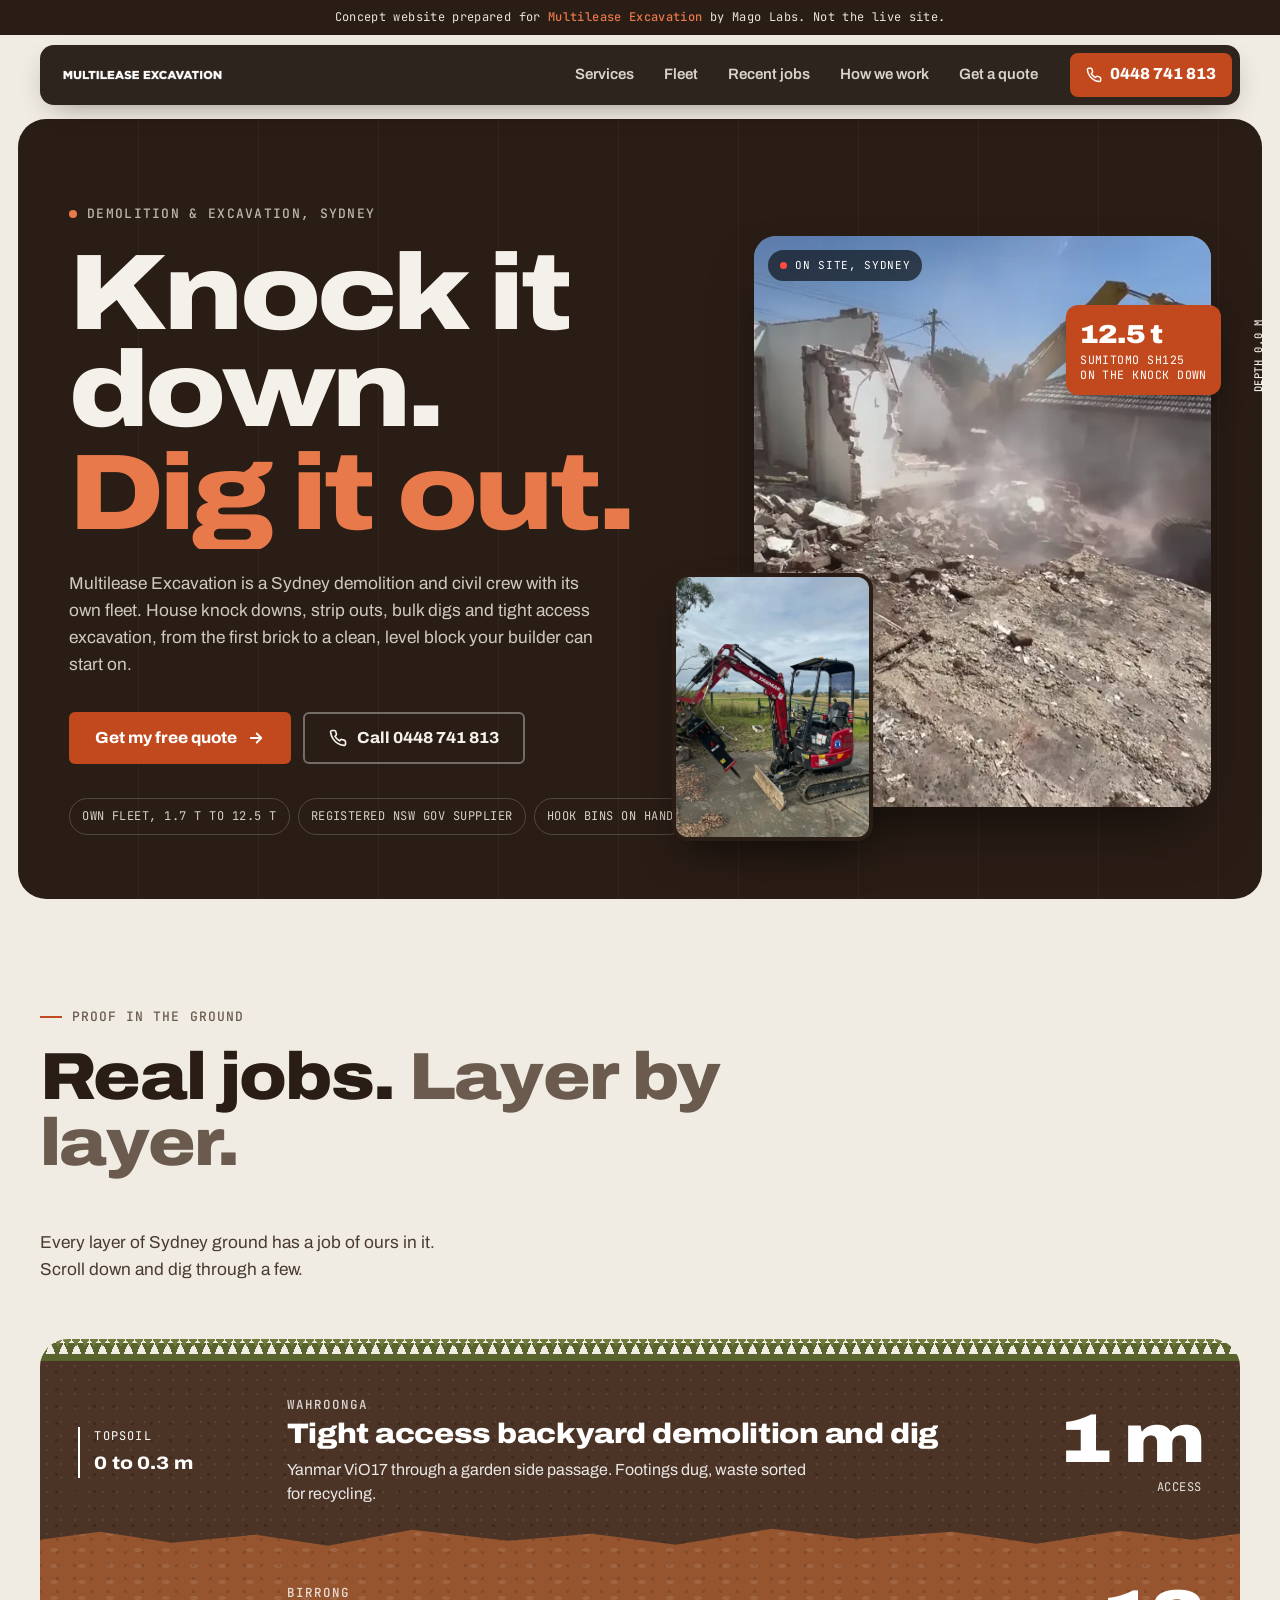
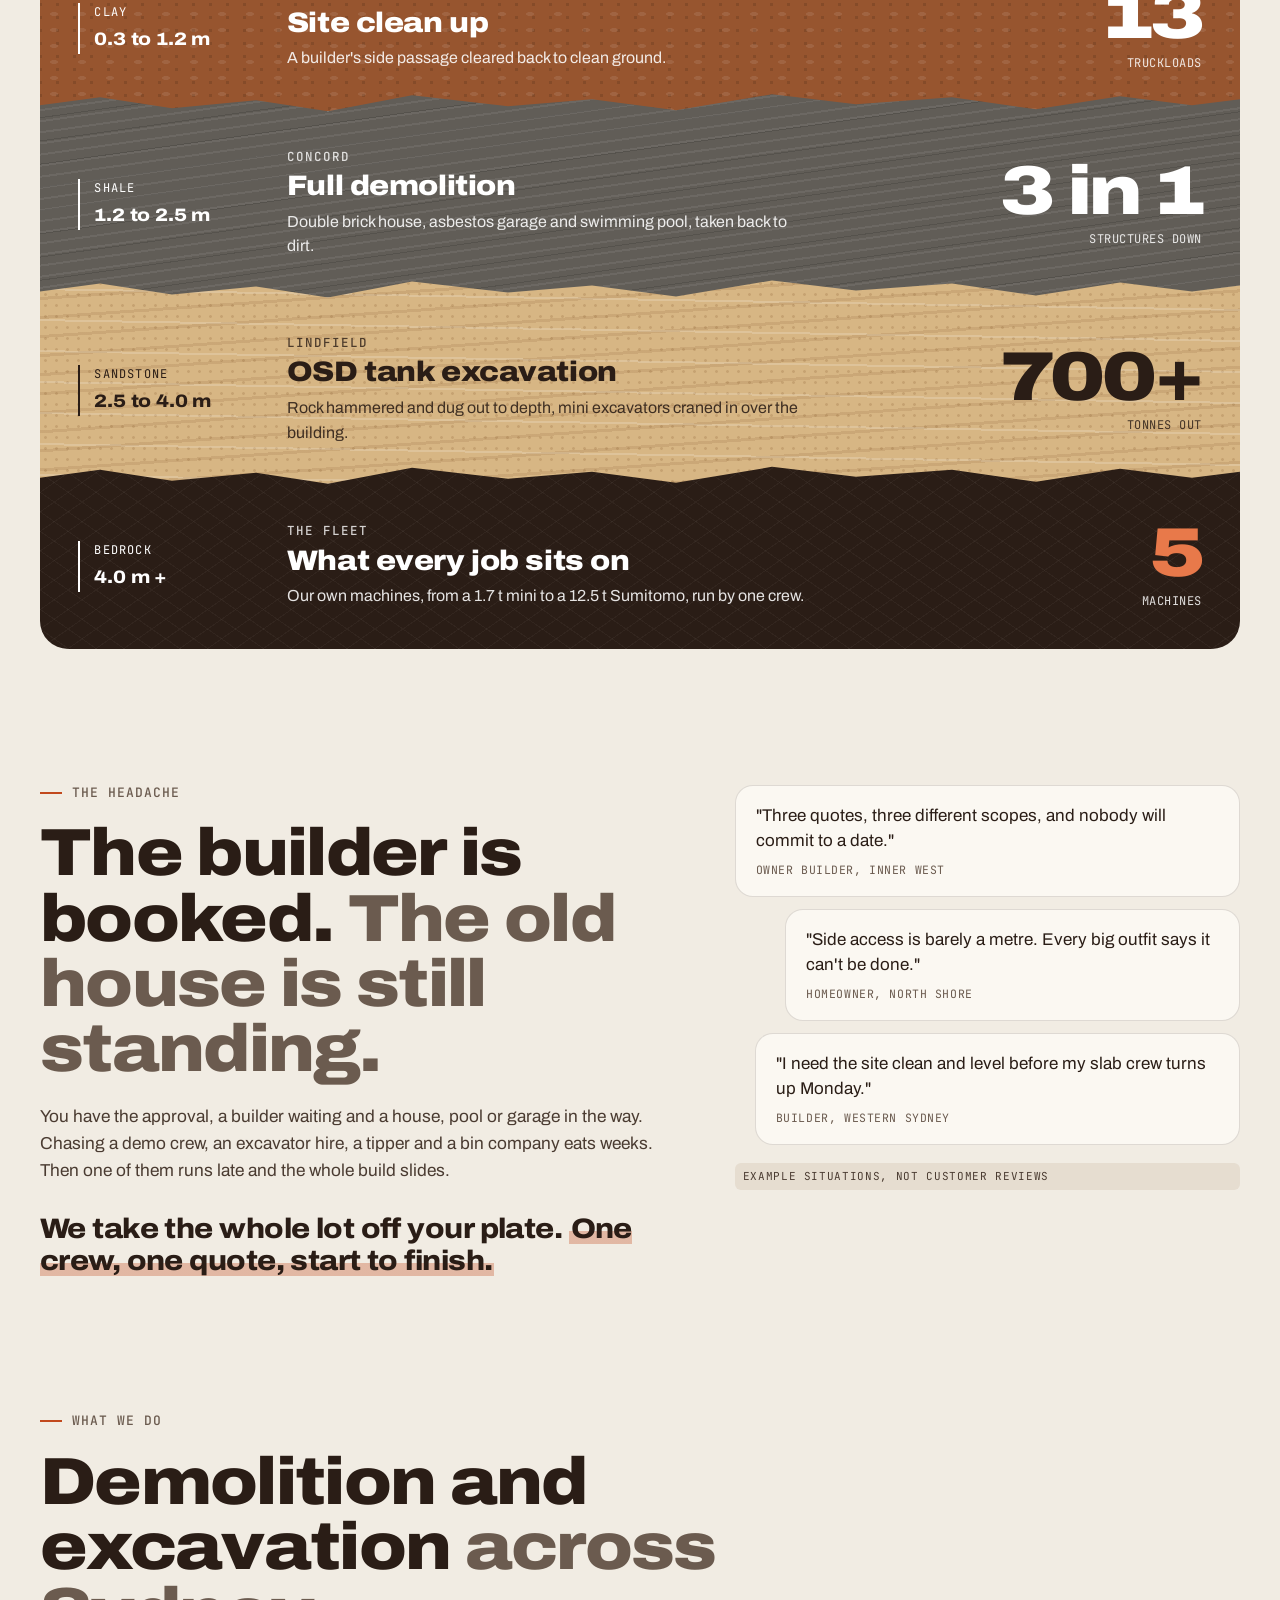
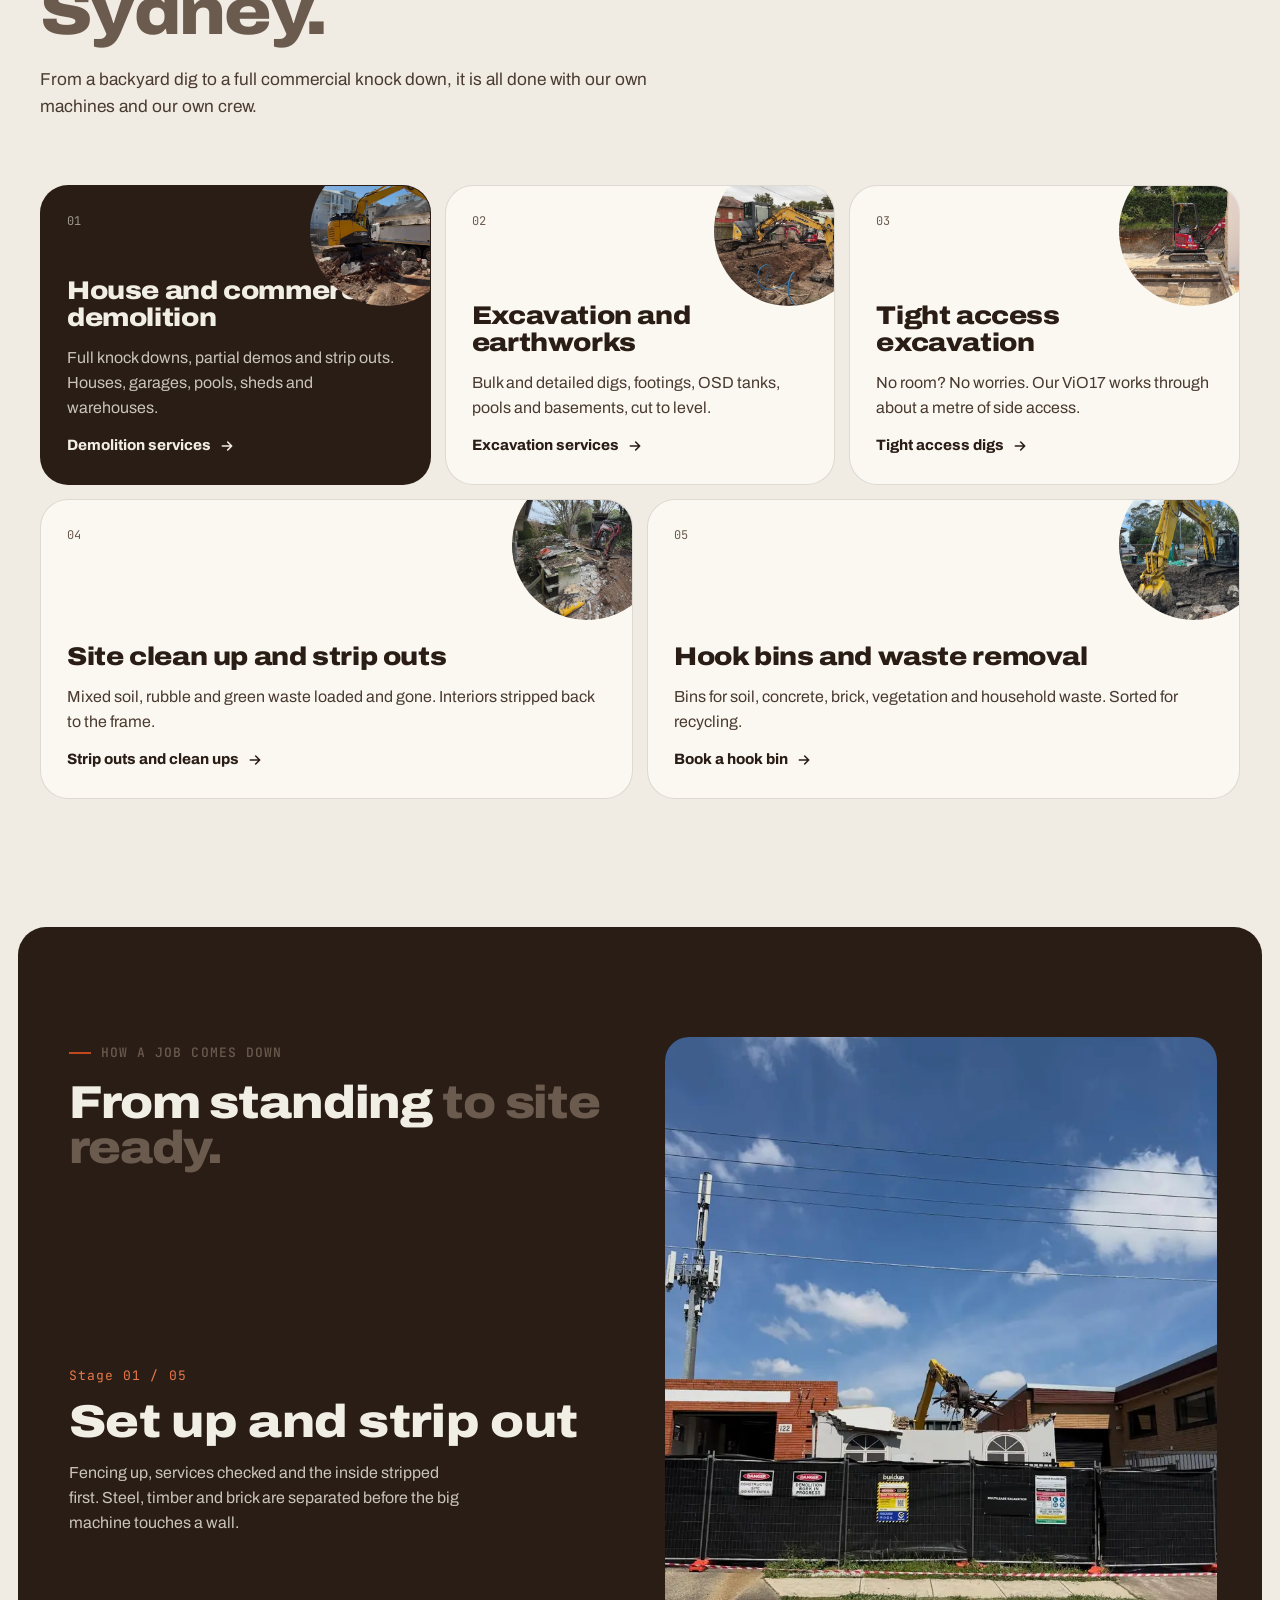
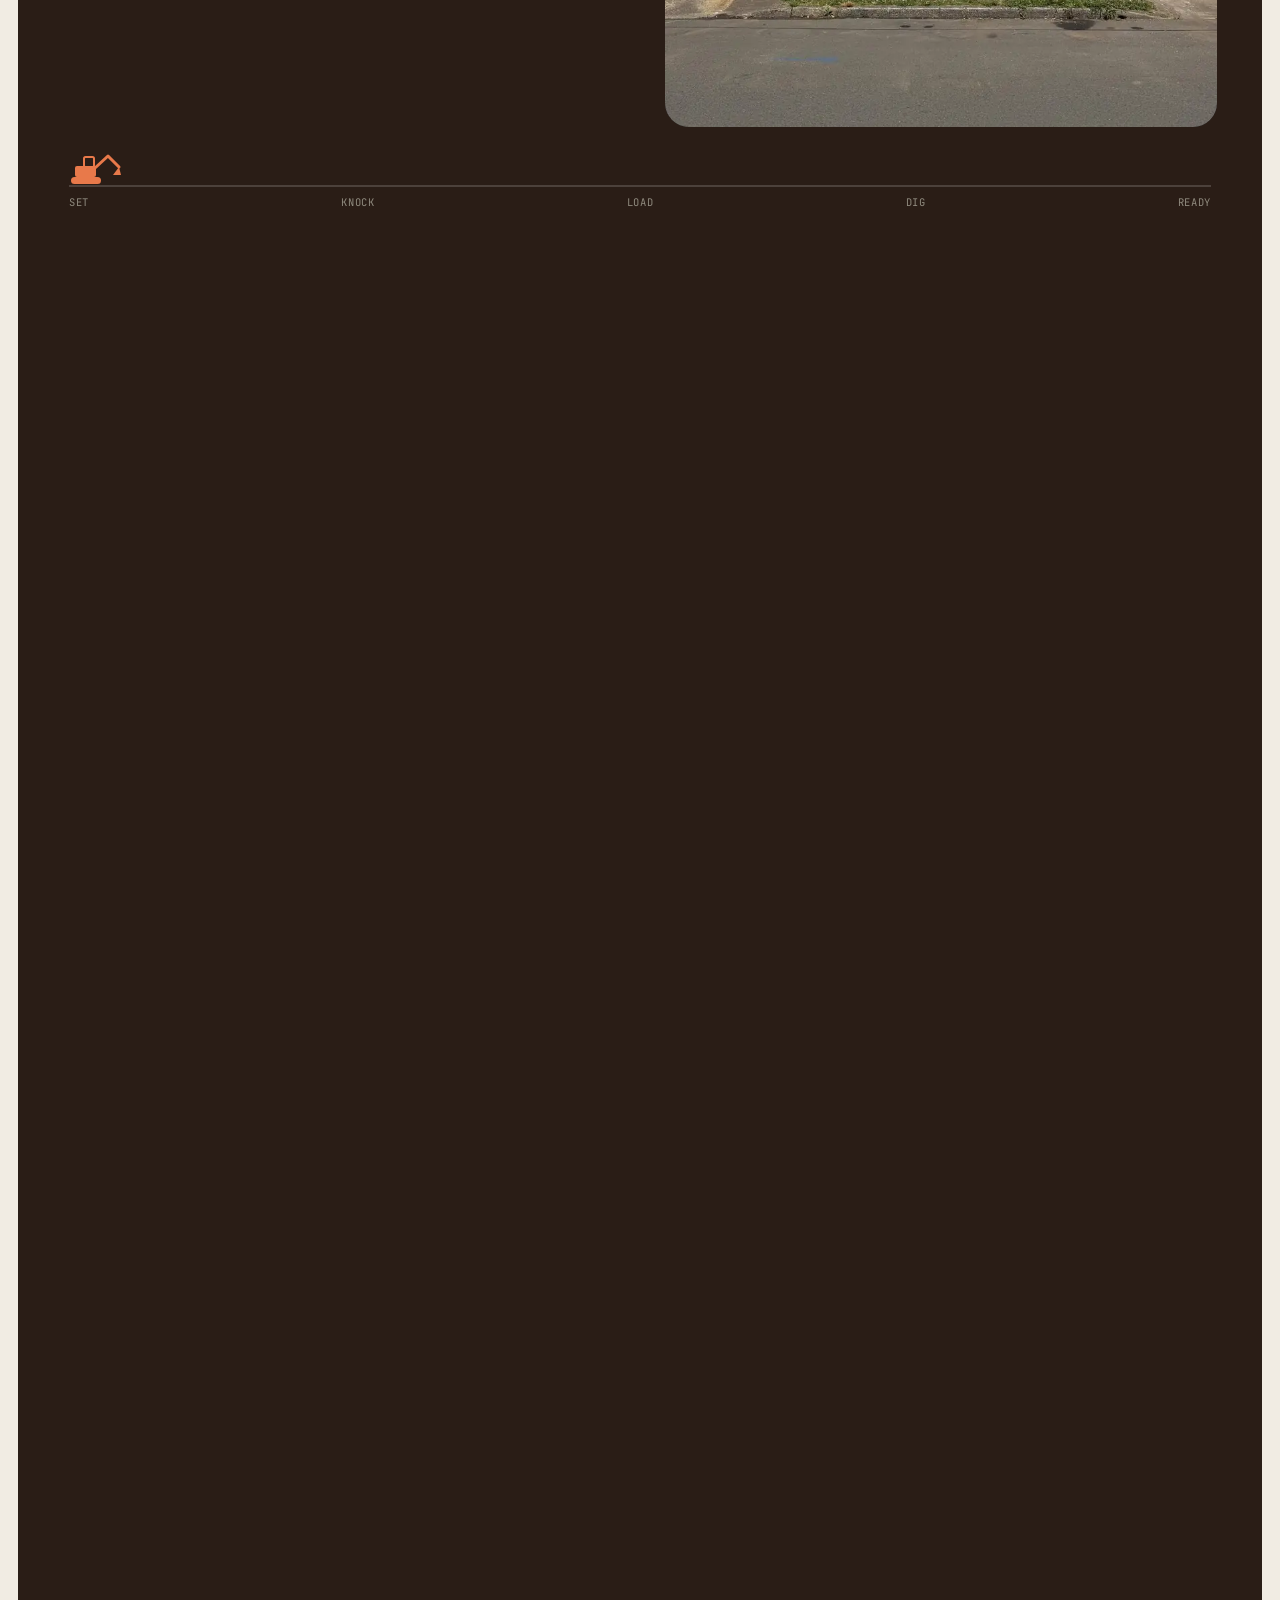
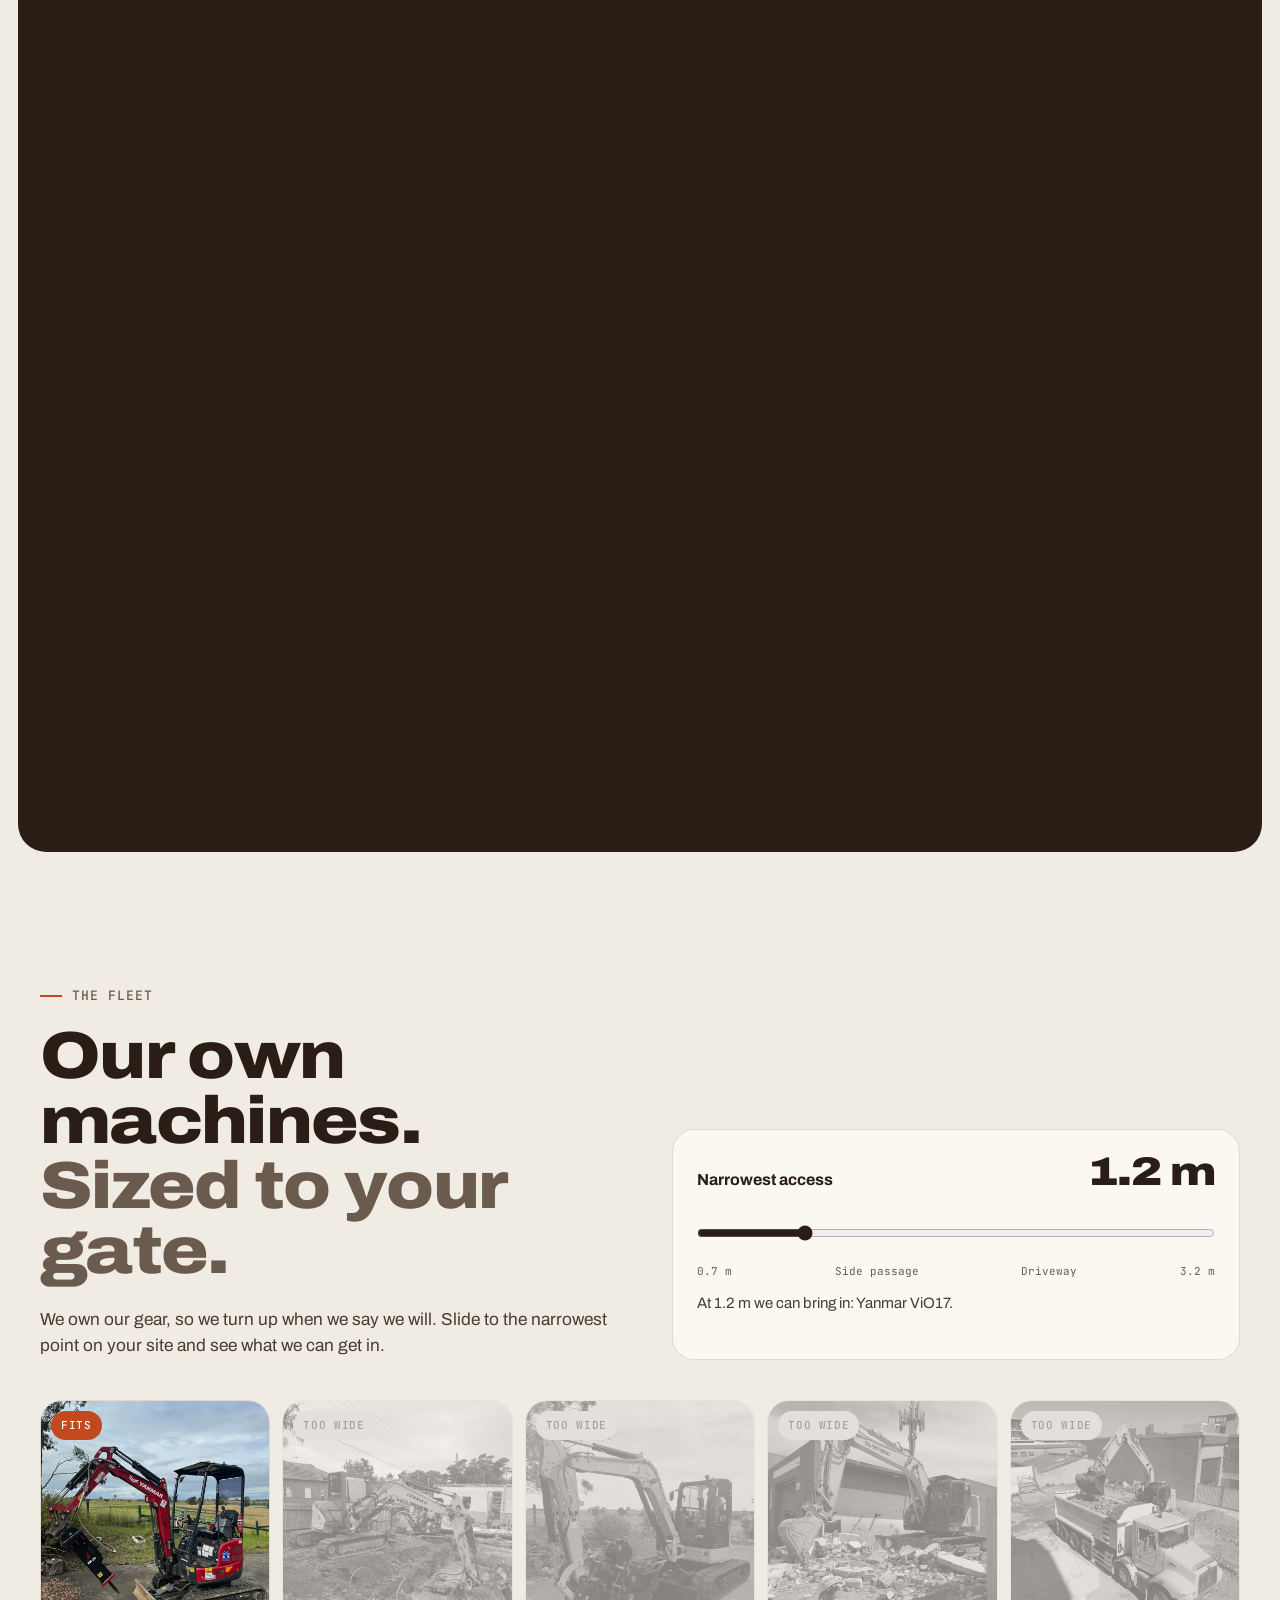
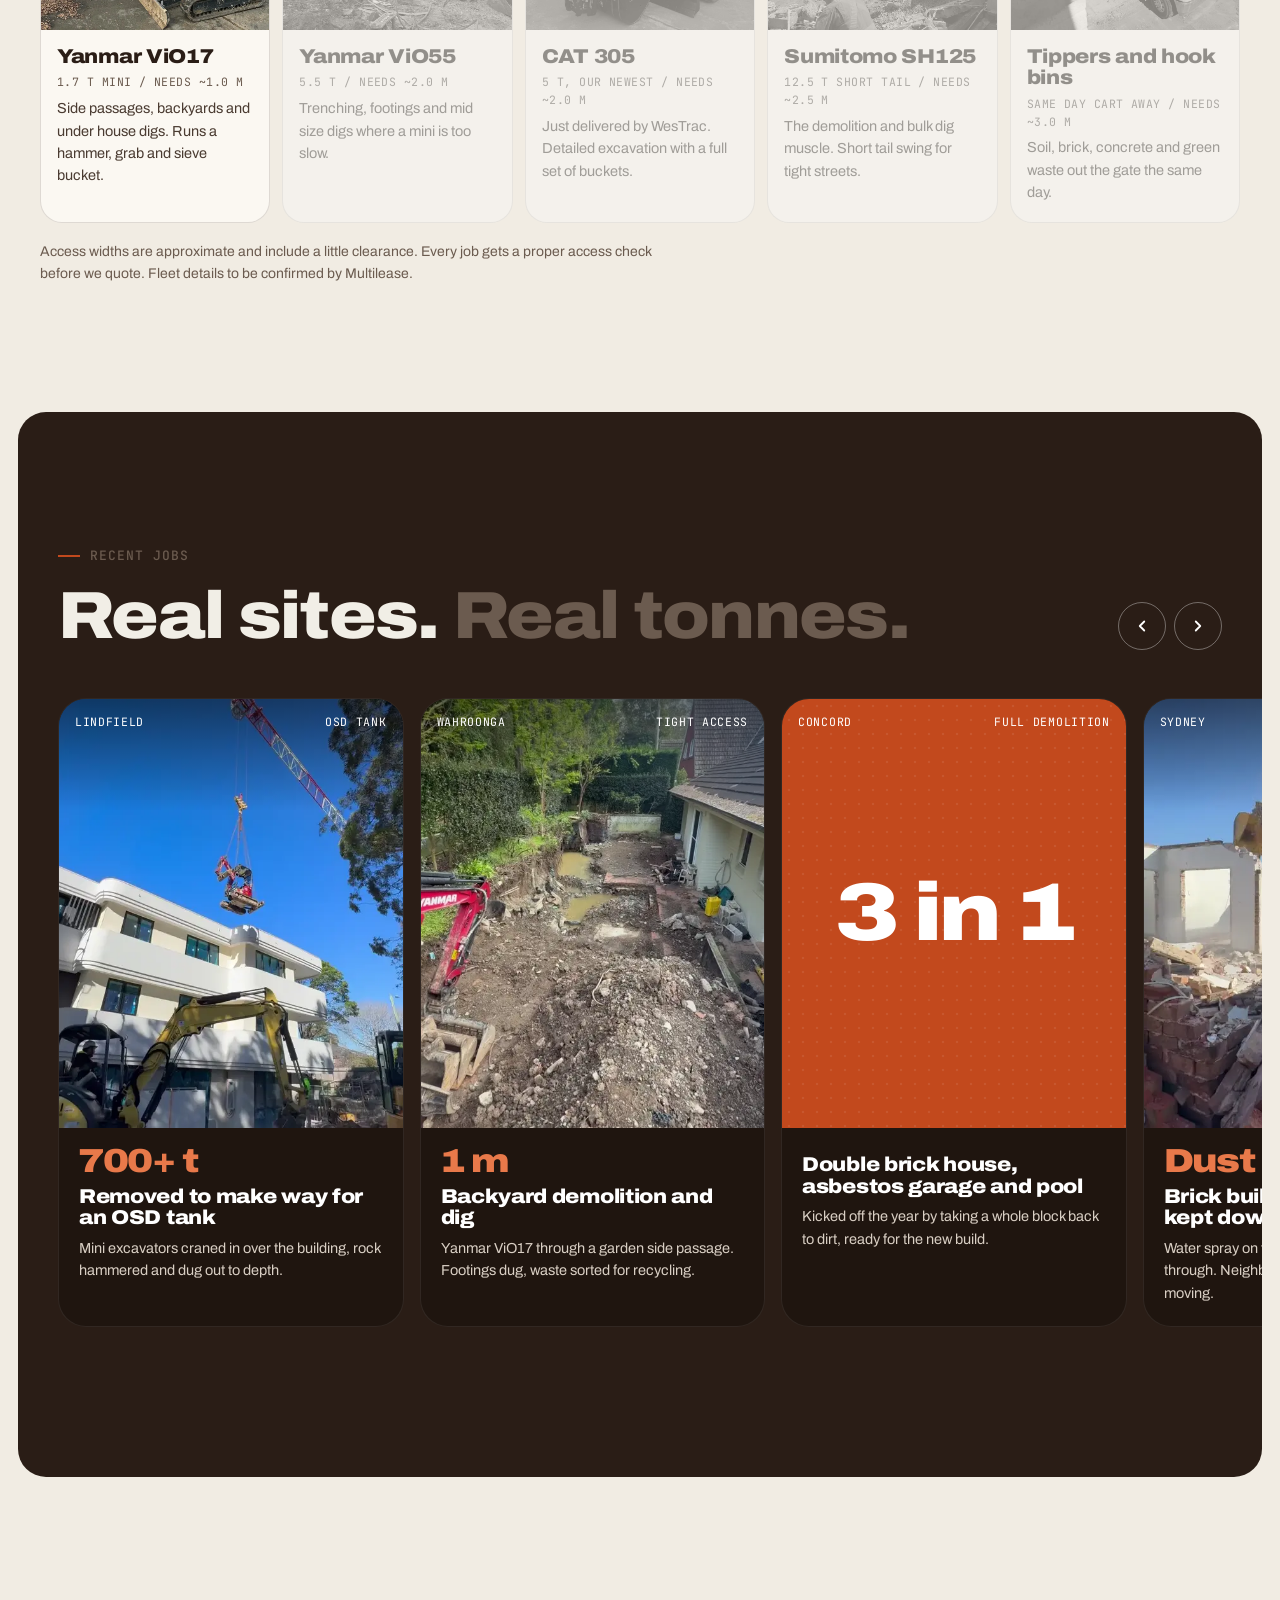
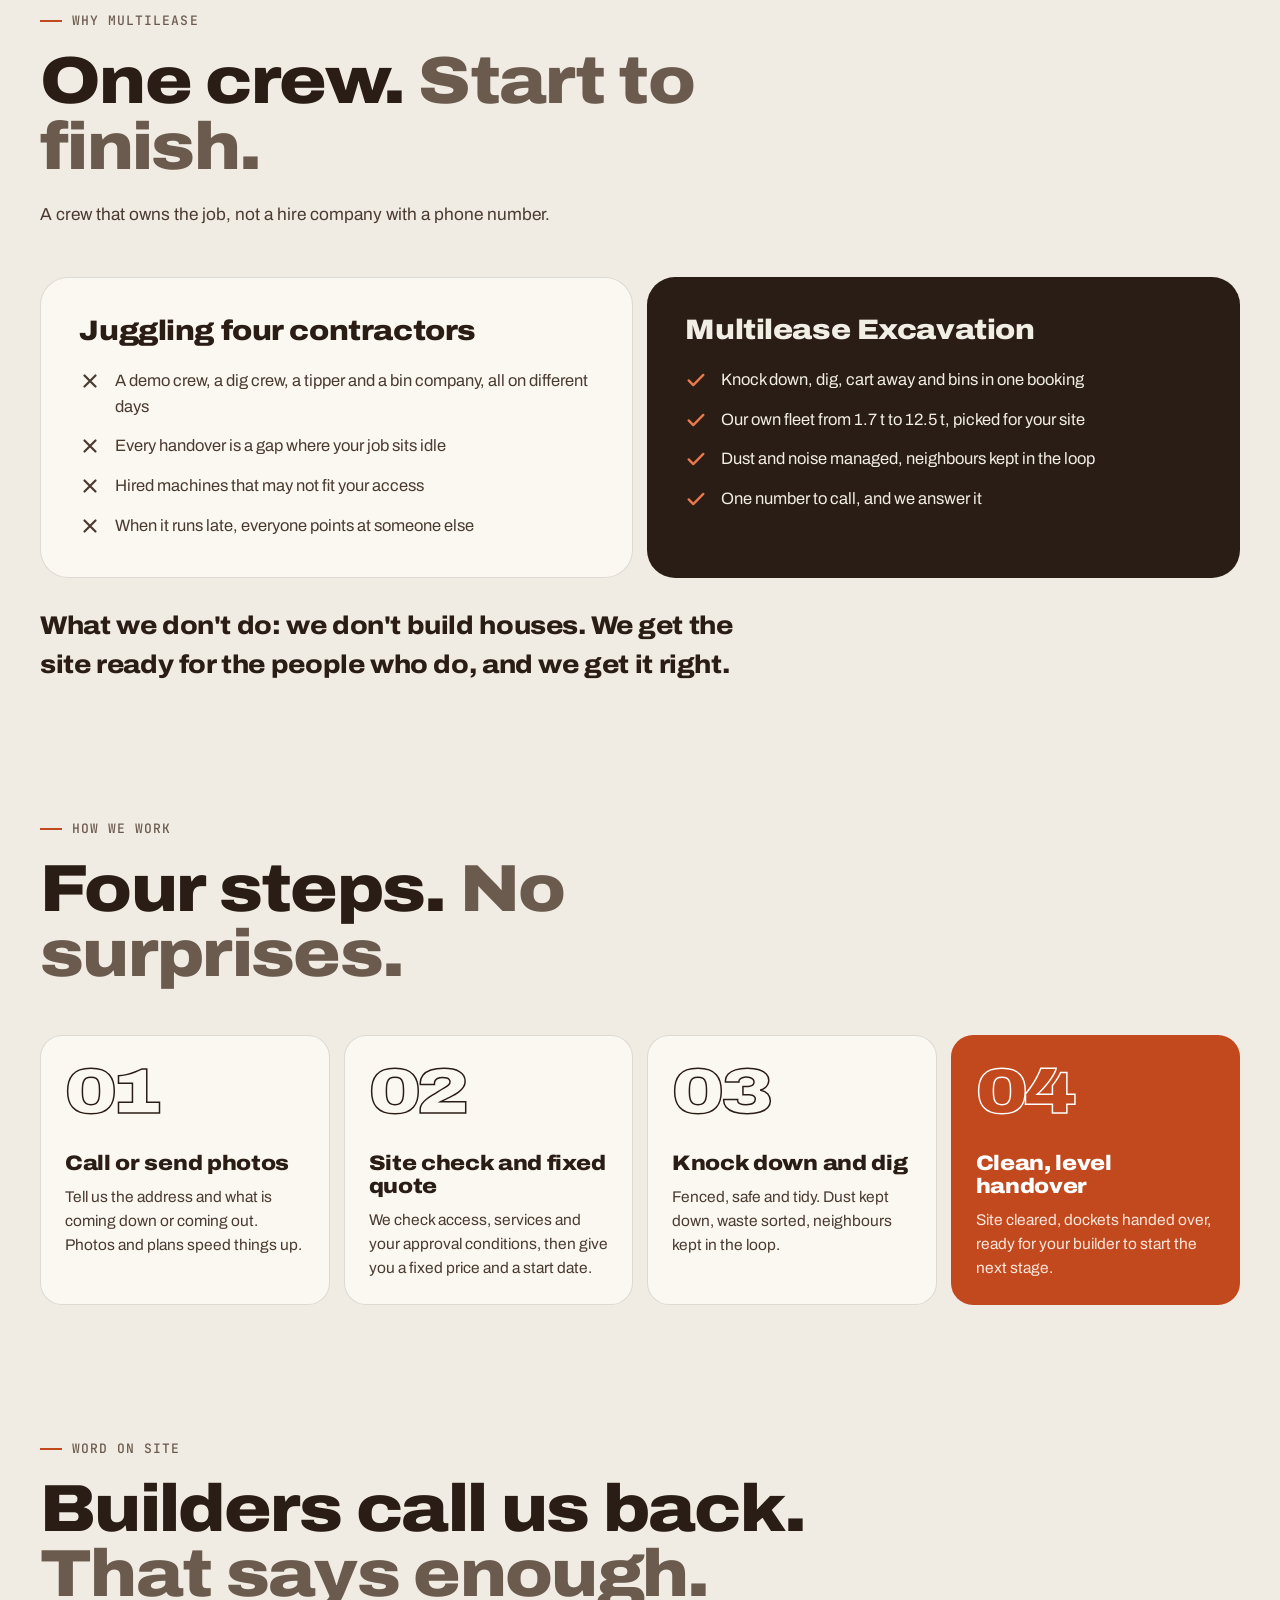
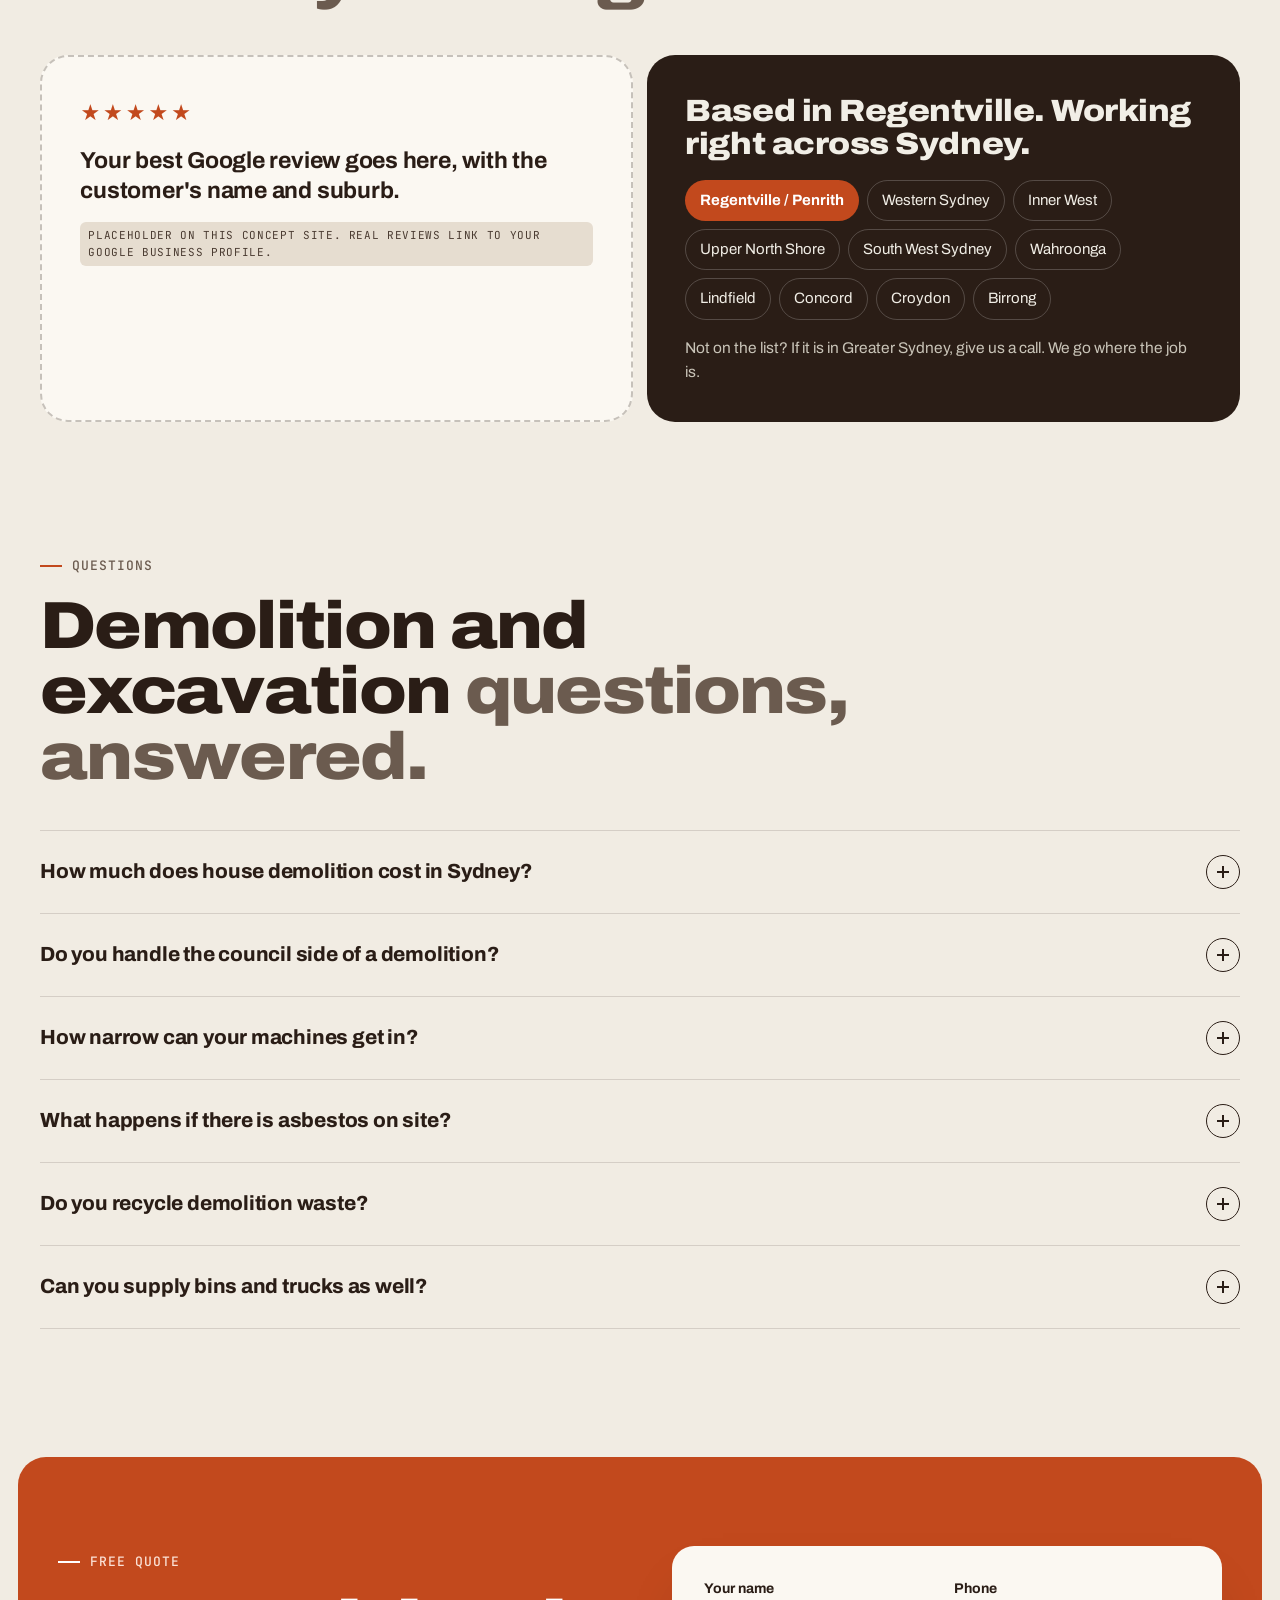
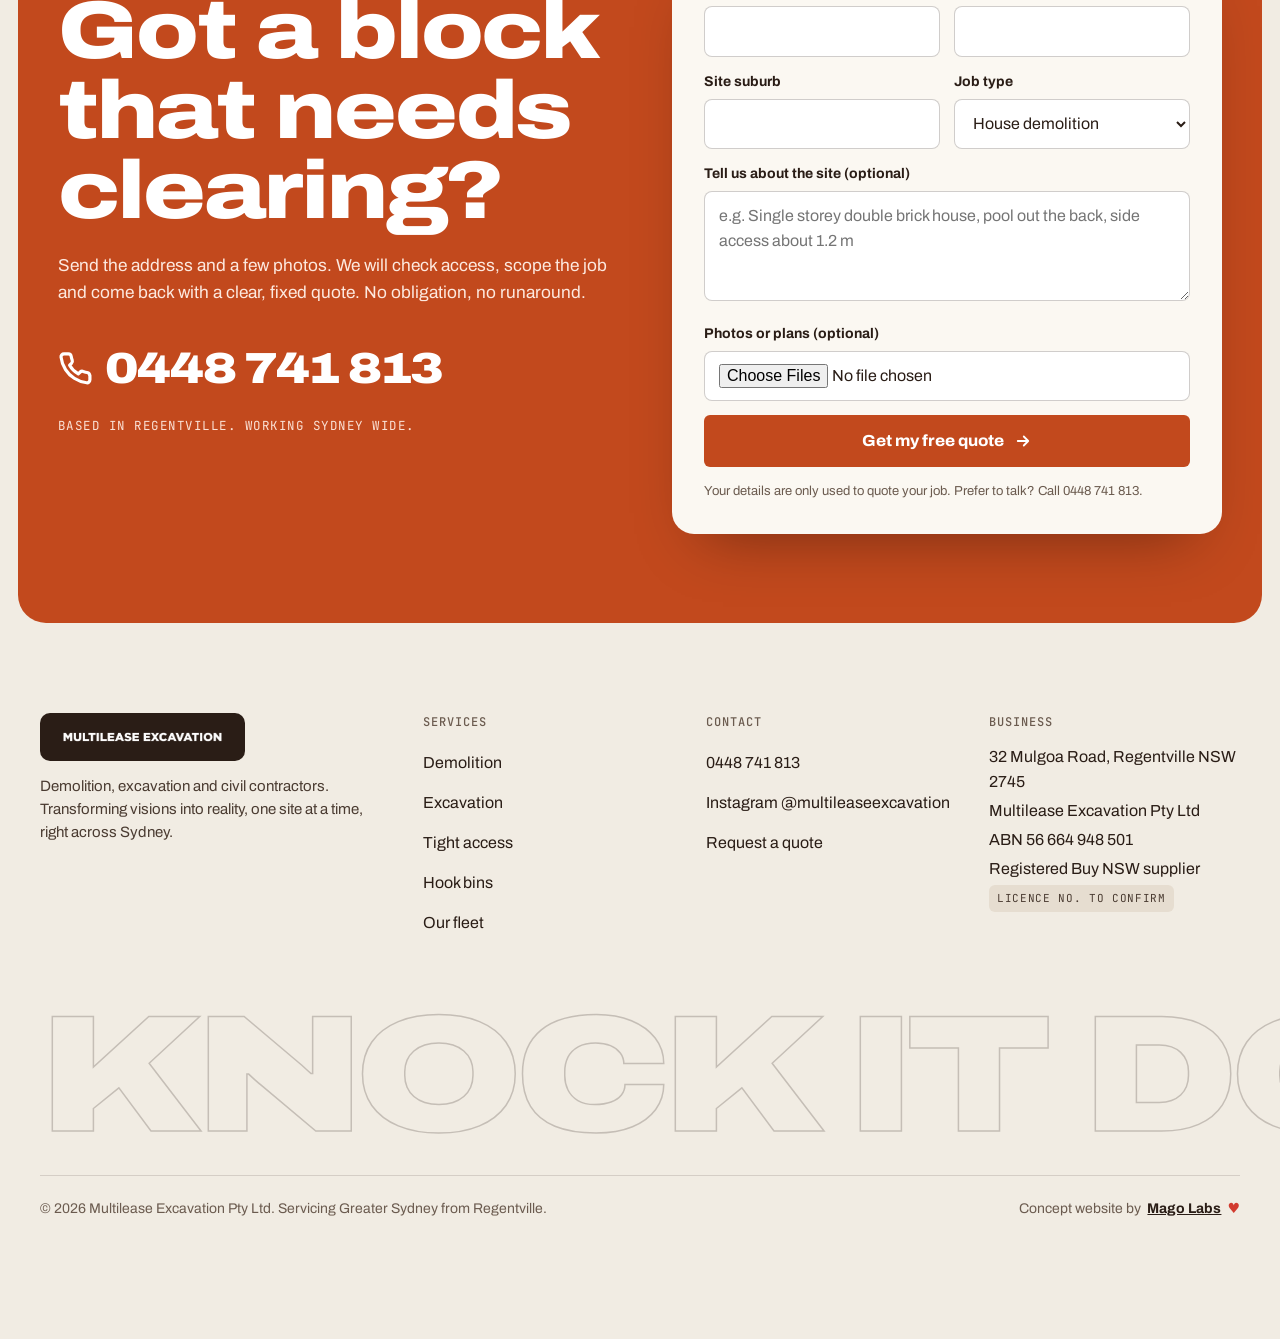
==== index.html @ 4585ec2b "Add Multilease Excavation concept website Homepage plus demolition, excavation, tight access and hoo" ====
<!doctype html>
<html lang="en-AU">
<head>
<meta charset="utf-8">
<meta name="viewport" content="width=device-width, initial-scale=1, viewport-fit=cover">
<title>Demolition & Excavation Sydney | Multilease Excavation</title>
<meta name="description" content="Sydney demolition and excavation crew with its own fleet. House knock downs, strip outs, bulk and tight access digs, site clean up and hook bins. Call 0448 741 813.">
<meta name="robots" content="noindex, nofollow">
<meta name="theme-color" content="#2a1d16">
<meta property="og:type" content="website">
<meta property="og:title" content="Demolition & Excavation Sydney | Multilease Excavation">
<meta property="og:description" content="Sydney demolition and excavation crew with its own fleet. House knock downs, strip outs, bulk and tight access digs, site clean up and hook bins. Call 0448 741 813.">
<meta property="og:image" content="media/sh125-loading.webp">
<meta property="og:locale" content="en_AU">
<link rel="icon" href="media/apple-touch-icon.png">
<link rel="apple-touch-icon" href="media/apple-touch-icon.png">
<link rel="preconnect" href="https://fonts.googleapis.com">
<link rel="preconnect" href="https://fonts.gstatic.com" crossorigin>
<link href="https://fonts.googleapis.com/css2?family=Archivo:wdth,wght@62..125,400..900&family=JetBrains+Mono:wght@500&display=swap" rel="stylesheet">
<script>document.documentElement.classList.add('js')</script>
<script type="application/ld+json">{"@context": "https://schema.org", "@type": "GeneralContractor", "name": "Multilease Excavation Pty Ltd", "alternateName": "Multilease Excavation", "description": "Sydney demolition and excavation contractor with its own fleet: house and commercial demolition, strip outs, bulk and tight access excavation, site clean up and hook bins.", "telephone": "+61 448 741 813", "image": "media/sh125-loading.webp", "logo": "media/logo-square.png", "address": {"@type": "PostalAddress", "streetAddress": "32 Mulgoa Road", "addressLocality": "Regentville", "addressRegion": "NSW", "postalCode": "2745", "addressCountry": "AU"}, "areaServed": [{"@type": "City", "name": "Sydney"}, "Penrith", "Western Sydney", "Inner West", "North Shore", "South West Sydney"], "identifier": {"@type": "PropertyValue", "propertyID": "ABN", "value": "56 664 948 501"}, "sameAs": ["https://www.instagram.com/multileaseexcavation/"], "knowsAbout": ["Demolition", "Excavation", "Tight access excavation", "Strip outs", "Site clean up", "Hook bins", "OSD tank excavation"]}</script>
<script type="application/ld+json">{"@context": "https://schema.org", "@type": "FAQPage", "mainEntity": [{"@type": "Question", "name": "How much does house demolition cost in Sydney?", "acceptedAnswer": {"@type": "Answer", "text": "It depends on the size of the house, what it is built from (double brick, fibro or weatherboard), the access, and whether there is asbestos, a pool, a garage or a slab to come out as well. The fastest way to a real number is to send us the address and a few photos. We will come back with a fixed quote, not a range."}}, {"@type": "Question", "name": "Do you handle the council side of a demolition?", "acceptedAnswer": {"@type": "Answer", "text": "Most demolitions in NSW need an approval first, either a DA or a complying development certificate. We work alongside your builder or certifier, follow the conditions on the approval and provide the paperwork they need from us, including waste dockets."}}, {"@type": "Question", "name": "How narrow can your machines get in?", "acceptedAnswer": {"@type": "Answer", "text": "Our Yanmar ViO17 mini excavator works through access of about one metre, so side passages and backyards are no problem. If your access is tighter than that, ask us about a micro excavator from around 0.7 m. Send a photo of the narrowest point and we will tell you straight."}}, {"@type": "Question", "name": "What happens if there is asbestos on site?", "acceptedAnswer": {"@type": "Answer", "text": "Asbestos is removed by a licensed removalist under NSW rules before the main knock down, with clearance paperwork for your certifier. We have done jobs with asbestos garages and sheds, and we plan the sequence so the site keeps moving."}}, {"@type": "Question", "name": "Do you recycle demolition waste?", "acceptedAnswer": {"@type": "Answer", "text": "Yes. Brick, concrete, steel, timber and green waste are separated on site wherever we can, so more of your old house goes to recycling and less goes to landfill. Every load is docketed."}}, {"@type": "Question", "name": "Can you supply bins and trucks as well?", "acceptedAnswer": {"@type": "Answer", "text": "Yes. We run hook bins for soil, concrete, brick, vegetation and household waste, and tippers for bigger cart away. One crew, one booking, one invoice."}}]}</script>
<style>:root{
  --bg:#f1ece3; --card:#fbf8f2; --ink:#2a1d16; --ink-2:#4a3b31; --muted:#6b5b4f;
  --line:rgba(42,29,22,.14); --accent:#c2491d; --accent-ink:#fff; --accent-dk:#963511; --accent-lt:#e8794a;
  --r-card:28px; --r-btn:6px; --max:1320px; --gut:clamp(16px,4vw,40px);
  --ease:cubic-bezier(.2,.7,.1,1); --ease-out:cubic-bezier(.16,1,.3,1);
  --font:"Archivo",system-ui,-apple-system,"Segoe UI",sans-serif;
  --mono:"JetBrains Mono",ui-monospace,SFMono-Regular,Menlo,monospace;
}
*{box-sizing:border-box;margin:0;padding:0}
html{-webkit-text-size-adjust:100%;scroll-behavior:smooth;scroll-padding-top:96px}
body{background:var(--bg);color:var(--ink);font-family:var(--font);font-size:clamp(16px,1.1vw,18px);line-height:1.55;-webkit-font-smoothing:antialiased;-webkit-tap-highlight-color:transparent;overflow-x:hidden}
img,video{display:block;max-width:100%}
a{color:inherit}
button,input,select,textarea{font:inherit;color:inherit}
:focus-visible{outline:3px solid var(--accent);outline-offset:3px;border-radius:4px}
.wrap{max-width:var(--max);margin:0 auto;padding:0 var(--gut)}
.sr{position:absolute;width:1px;height:1px;overflow:hidden;clip:rect(0 0 0 0);white-space:nowrap}
.skip{position:absolute;left:-999px;top:8px;z-index:200;background:var(--ink);color:#fff;padding:10px 14px;border-radius:6px}
.skip:focus{left:8px}

/* type */
.label{font-family:var(--mono);font-size:13px;font-weight:500;letter-spacing:.08em;text-transform:uppercase;color:var(--muted);display:inline-flex;align-items:center;gap:10px}
.label::before{content:"";width:22px;height:2px;background:var(--accent)}
.dark .label{color:#b9b4a8}
h1,h2,h3{font-weight:850;font-stretch:112%;letter-spacing:-.025em;line-height:.98}
h2{font-size:clamp(38px,5.2vw,68px);margin-top:18px}
h2 .soft,h1 .soft{color:var(--muted)}
.dark h2 .soft{color:#8f8a7e}
h3{font-size:clamp(22px,2vw,28px);line-height:1.08;letter-spacing:-.015em}
.lede{font-size:clamp(17px,1.35vw,20px);color:var(--ink-2);max-width:62ch;margin-top:22px}
.dark .lede{color:#c9c4b8}
.mono{font-family:var(--mono);font-size:12.5px;letter-spacing:.04em;text-transform:uppercase}

/* buttons */
.btn{display:inline-flex;align-items:center;justify-content:center;gap:10px;min-height:52px;padding:0 24px;border-radius:var(--r-btn);font-weight:750;font-stretch:105%;text-decoration:none;border:2px solid transparent;cursor:pointer;position:relative;overflow:hidden;isolation:isolate;transition:transform .2s var(--ease-out)}
.btn:active{transform:translateY(1px) scale(.985)}
.btn-primary{background:var(--accent);color:var(--accent-ink)}
.btn-primary::after{content:"";position:absolute;inset:0;background:var(--accent-dk);transform:translateY(101%);transition:transform .45s var(--ease-out);z-index:-1}
.btn-primary:hover{color:#fff}
.btn-primary:hover::after{transform:translateY(0)}
.btn-ghost{border-color:currentColor;background:transparent}
.btn-ghost:hover{background:rgba(255,255,255,.08)}
.btn svg{width:18px;height:18px;flex:none}
.btn .arrow{transition:transform .35s var(--ease-out)}
.btn:hover .arrow{transform:translateX(4px)}

/* demo banner */
.demo-banner{background:var(--ink);color:#e9e5da;font-family:var(--mono);font-size:12px;letter-spacing:.03em;text-align:center;padding:9px 16px;line-height:1.4}
.demo-banner strong{color:var(--accent-lt);font-weight:500}

/* header */
.header{position:sticky;top:10px;z-index:90;padding:0 var(--gut);margin-top:10px}
.nav{max-width:var(--max);margin:0 auto;background:rgba(31,21,15,.93);backdrop-filter:blur(10px);-webkit-backdrop-filter:blur(10px);border-radius:14px;display:flex;align-items:center;gap:18px;padding:8px 8px 8px 18px;color:#f3f0e8;box-shadow:0 10px 30px -12px rgba(0,0,0,.45)}
.brand{display:flex;align-items:center;flex:none;min-height:44px}
.brand img{height:20px;width:auto}
.nav-links{display:flex;gap:2px;margin-left:auto;list-style:none}
.nav-links a{display:flex;align-items:center;min-height:44px;padding:0 14px;text-decoration:none;font-size:15px;font-weight:600;color:#d8d4c9;border-radius:8px;transition:color .2s,background .2s}
.nav-links a:hover{color:#fff;background:rgba(255,255,255,.07)}
.nav-call{display:inline-flex;align-items:center;gap:8px;min-height:44px;padding:0 16px;border-radius:8px;background:var(--accent);color:#fff;font-weight:800;text-decoration:none;white-space:nowrap}
.nav-call svg{width:16px;height:16px}
.menu-btn{display:none;margin-left:auto;width:44px;height:44px;border:0;background:transparent;color:#fff;cursor:pointer;border-radius:8px}
.menu-btn span{display:block;width:20px;height:2px;background:currentColor;margin:5px auto;transition:transform .3s var(--ease-out),opacity .2s}
.menu-open .menu-btn span:nth-child(1){transform:translateY(7px) rotate(45deg)}
.menu-open .menu-btn span:nth-child(2){opacity:0}
.menu-open .menu-btn span:nth-child(3){transform:translateY(-7px) rotate(-45deg)}
@media (max-width:960px){
  .nav-links{display:none;position:absolute;left:var(--gut);right:var(--gut);top:calc(100% + 8px);flex-direction:column;background:#1f150f;border-radius:14px;padding:10px}
  .menu-open .nav-links{display:flex}
  .nav-links a{font-size:18px;min-height:52px}
  .menu-btn{display:block}
  .nav-call .t{display:none}
  .nav-call{padding:0 14px}
}

/* sections */
section{position:relative}
.sec{padding:clamp(72px,10vw,150px) 0}
.band{background:var(--ink);color:#f1eee6;border-radius:var(--r-card);margin:0 clamp(8px,1.4vw,18px)}
.head{max-width:860px}
.head-row{display:flex;justify-content:space-between;align-items:flex-end;gap:32px;flex-wrap:wrap}

/* hero */
.hero{margin:14px clamp(8px,1.4vw,18px) 0;background:var(--ink);color:#f4f1ea;border-radius:var(--r-card);overflow:hidden;position:relative}
.hero::before{content:"";position:absolute;inset:0;background:repeating-linear-gradient(90deg,rgba(255,255,255,.035) 0 1px,transparent 1px 120px);pointer-events:none}
.hero-grid{display:grid;grid-template-columns:1.25fr .9fr;gap:clamp(24px,4vw,64px);align-items:center;padding:clamp(48px,7vw,96px) clamp(20px,4vw,64px) clamp(40px,5vw,72px);max-width:1440px;margin:0 auto;position:relative}
.hero h1{font-size:clamp(56px,8.4vw,124px);line-height:.9;letter-spacing:-.035em;font-stretch:118%}
.hero h1 .kicker{display:flex;align-items:center;gap:10px;font-family:var(--mono);font-size:13px;font-weight:500;letter-spacing:.1em;text-transform:uppercase;color:#bdb8ac;margin-bottom:26px;font-stretch:100%}
.hero h1 .kicker i{width:8px;height:8px;border-radius:50%;background:var(--accent-lt);box-shadow:0 0 0 0 rgba(232,121,74,.6);animation:ping 2.2s infinite}
@keyframes ping{70%{box-shadow:0 0 0 10px rgba(232,121,74,0)}100%{box-shadow:0 0 0 0 rgba(232,121,74,0)}}
.hero h1 .ln{display:block;overflow:hidden;padding-bottom:.06em}
.hero h1 .ln>span{display:inline-block}
.hero h1 .ln.y>span{color:var(--accent-lt)}
.hero .lede{color:#cfcabe;max-width:54ch}
.hero-ctas{display:flex;flex-wrap:wrap;gap:12px;margin-top:34px}
.hero-ctas .btn-ghost{color:#f4f1ea;border-color:rgba(255,255,255,.35)}
.chips{display:flex;flex-wrap:wrap;gap:8px;margin-top:34px;list-style:none}
.chips li{font-family:var(--mono);font-size:12px;letter-spacing:.04em;text-transform:uppercase;border:1px solid rgba(255,255,255,.18);border-radius:999px;padding:8px 12px;color:#d6d1c5}
.hero-media{position:relative;justify-self:end;width:min(100%,460px)}
.vcard{position:relative;border-radius:22px;overflow:hidden;background:#222;aspect-ratio:4/5;box-shadow:0 30px 60px -20px rgba(0,0,0,.6)}
.vcard video,.vcard img{width:100%;height:100%;object-fit:cover}
.vcard .tag{position:absolute;left:14px;top:14px;display:flex;align-items:center;gap:8px;background:rgba(0,0,0,.6);backdrop-filter:blur(6px);color:#fff;border-radius:999px;padding:7px 12px;font-family:var(--mono);font-size:11px;letter-spacing:.06em;text-transform:uppercase}
.vcard .tag i{width:7px;height:7px;border-radius:50%;background:#ff4a3d}
.hero-media .mini{position:absolute;left:-18%;bottom:-6%;width:44%;aspect-ratio:3/4;border-radius:16px;overflow:hidden;border:4px solid var(--ink);box-shadow:0 20px 40px -12px rgba(0,0,0,.6)}
.hero-media .mini img{width:100%;height:100%;object-fit:cover}
.hero-media .spec{position:absolute;right:-10px;top:12%;background:var(--accent);color:#fff;border-radius:12px;padding:12px 14px;font-family:var(--mono);font-size:11.5px;line-height:1.35;text-transform:uppercase;letter-spacing:.04em;box-shadow:0 14px 30px -10px rgba(0,0,0,.5)}
.hero-media .spec b{display:block;font-family:var(--font);font-size:26px;font-weight:900;font-stretch:115%;letter-spacing:-.02em;text-transform:none}
@media (max-width:960px){
  .hero-grid{grid-template-columns:1fr}
  .hero-media{justify-self:center;width:min(86%,420px);margin:20px auto 30px}
  .hero-media .mini{left:-10%}
  .hero-media .spec{right:-6px}
}

/* marquee */
.proof{padding:28px 0 0}
.marquee{overflow:hidden;border-block:1px solid var(--line);padding:16px 0;mask-image:linear-gradient(90deg,transparent,#000 8%,#000 92%,transparent)}
.marquee-track{display:flex;gap:48px;width:max-content;animation:mq 38s linear infinite}
.marquee span{font-weight:800;font-stretch:115%;font-size:clamp(18px,2vw,26px);letter-spacing:-.01em;display:flex;align-items:center;gap:48px;white-space:nowrap}
.marquee span::after{content:"";width:10px;height:10px;background:var(--accent);transform:rotate(45deg)}
@keyframes mq{to{transform:translateX(-50%)}}
.stats{display:grid;grid-template-columns:repeat(4,1fr);gap:0;margin-top:clamp(36px,5vw,64px)}
.stat{padding:8px 24px 8px 0;border-right:1px solid var(--line);margin-right:24px}
.stat:last-child{border:0;margin:0}
.stat b{display:block;white-space:nowrap;font-size:clamp(44px,5vw,76px);font-weight:900;font-stretch:120%;letter-spacing:-.04em;line-height:.95}
.stat b small{font-size:.45em;letter-spacing:0;margin-left:4px}
.stat p{color:var(--muted);font-size:15px;margin-top:10px;max-width:28ch}
@media (max-width:860px){.stats{grid-template-columns:1fr 1fr;row-gap:32px}.stat b{font-size:clamp(40px,12vw,56px)}.stat:nth-child(2){border:0;margin:0}}

/* problem */
.problem-grid{display:grid;grid-template-columns:1.1fr .9fr;gap:clamp(32px,6vw,96px);align-items:start}
.quote-stack{display:grid;gap:12px;margin-top:8px}
.qbubble{background:var(--card);border:1px solid var(--line);border-radius:18px;padding:18px 20px;font-size:17px;line-height:1.45}
.qbubble small{display:block;font-family:var(--mono);font-size:11.5px;text-transform:uppercase;letter-spacing:.05em;color:var(--muted);margin-top:8px}
.qbubble:nth-child(2){margin-left:10%}
.qbubble:nth-child(3){margin-left:4%}
.answer{margin-top:28px;font-size:clamp(22px,2.2vw,30px);font-weight:800;font-stretch:110%;letter-spacing:-.02em;line-height:1.15}
.answer mark{background:linear-gradient(transparent 58%,rgba(194,73,29,.32) 58%);color:inherit;padding:0 2px}
@media (max-width:860px){.problem-grid{grid-template-columns:1fr}}

/* services */
.svc-grid{display:grid;grid-template-columns:repeat(6,1fr);gap:14px;margin-top:clamp(40px,5vw,64px)}
.svc{grid-column:span 2;background:var(--card);border:1px solid var(--line);border-radius:var(--r-card);padding:26px;display:flex;flex-direction:column;gap:14px;text-decoration:none;position:relative;overflow:hidden;min-height:300px;transition:transform .4s var(--ease-out),box-shadow .4s var(--ease-out)}
.svc:nth-child(4),.svc:nth-child(5){grid-column:span 3}
.svc:hover{transform:translateY(-4px);box-shadow:0 24px 40px -24px rgba(0,0,0,.35)}
.svc .num{font-family:var(--mono);font-size:12px;color:var(--muted)}
.svc h3{margin-top:auto}
.svc p{color:var(--ink-2);font-size:16px}
.svc .go{display:inline-flex;align-items:center;gap:8px;font-weight:750;font-size:15px}
.svc .go svg{width:16px;height:16px;transition:transform .35s var(--ease-out)}
.svc:hover .go svg{transform:translateX(5px)}
.svc .thumb{position:absolute;right:-30px;top:-30px;width:150px;height:150px;border-radius:50%;overflow:hidden;opacity:.95;transition:transform .6s var(--ease-out)}
.svc .thumb img{width:100%;height:100%;object-fit:cover}
.svc:hover .thumb{transform:scale(1.08) rotate(-4deg)}
.svc.feature{background:var(--ink);color:#f1eee6;border-color:transparent}
.svc.feature p{color:#c9c4b8}
.svc.feature .num{color:#9d978a}
@media (max-width:960px){.svc,.svc:nth-child(4),.svc:nth-child(5){grid-column:span 3}}
@media (max-width:640px){.svc-grid{grid-template-columns:1fr}.svc,.svc:nth-child(4),.svc:nth-child(5){grid-column:auto;min-height:0;padding-top:120px}}

/* story */
.story{padding:clamp(72px,10vw,140px) 0}
.story-steps{list-style:none;display:grid;gap:28px;margin-top:48px}
.step{display:grid;grid-template-columns:1fr 1fr;gap:28px;align-items:center}
.step .media{border-radius:22px;overflow:hidden;aspect-ratio:4/5;background:#222;max-height:72vh}
.step .media img,.step .media video{width:100%;height:100%;object-fit:cover}
.step .n{font-family:var(--mono);color:var(--accent-lt);font-size:13px;letter-spacing:.08em}
.step h3{font-size:clamp(30px,3.6vw,52px);margin:10px 0 14px;font-stretch:115%}
.step p{color:#c9c4b8;max-width:44ch}
@media (max-width:760px){.step{grid-template-columns:1fr}.step .media{aspect-ratio:4/3}}
/* pinned mode (desktop, motion allowed) */
.story.pin{padding:0}
.story.pin .story-scroller{height:calc(var(--steps) * 85vh + 100vh);position:relative}
.story.pin .story-sticky{position:sticky;top:0;height:100vh;padding-top:110px!important;display:grid;grid-template-columns:1fr 1fr;gap:clamp(32px,5vw,80px);align-items:center;padding:96px clamp(20px,4vw,64px) 40px;max-width:1440px;margin:0 auto}
.story.pin .story-steps{display:block;position:relative;margin:0;height:100%}
.story.pin .step{position:absolute;inset:0;display:block;opacity:0;transition:opacity .5s var(--ease)}
.story.pin .step.on{opacity:1}
.story.pin .step .copy{position:absolute;left:0;top:50%;transform:translateY(-40%);transition:transform .7s var(--ease-out)}
.story.pin .step.on .copy{transform:translateY(-50%)}
.story.pin .step .media{display:none}
.story-stage{display:none}
.story.pin .story-stage{display:block;position:relative;height:min(calc(100vh - 210px),720px);aspect-ratio:4/5;justify-self:center;align-self:start;border-radius:24px;overflow:hidden;background:#111}
.story-stage .layer{position:absolute;inset:0;opacity:0;transform:scale(1.08);transition:opacity .7s var(--ease),transform 1.2s var(--ease-out)}
.story-stage .layer.on{opacity:1;transform:scale(1)}
.story-stage .layer img,.story-stage .layer video{width:100%;height:100%;object-fit:cover}
.story.pin .story-left{display:flex;flex-direction:column;height:100%;padding-bottom:60px}
.story.pin .story-left .head h2{font-size:clamp(34px,3.6vw,54px)}
.story.pin .story-steps{flex:1}
.rail{display:none}
.story.pin .rail{display:block;position:absolute;left:clamp(20px,4vw,64px);right:clamp(20px,4vw,64px);bottom:34px;height:46px}
.rail .track{position:absolute;left:0;right:0;bottom:6px;height:2px;background:rgba(255,255,255,.16)}
.rail .fill{position:absolute;left:0;bottom:6px;height:2px;width:100%;background:var(--accent-lt);transform-origin:left;transform:scaleX(0)}
.rail .dig{position:absolute;left:0;bottom:8px;width:54px;height:34px;color:var(--accent-lt);will-change:transform}
.rail .ticks{position:absolute;left:0;right:0;bottom:-18px;display:flex;justify-content:space-between;font-family:var(--mono);font-size:10.5px;color:#8f8a7e;text-transform:uppercase;letter-spacing:.06em}

/* fleet */
.fleet-top{display:grid;grid-template-columns:1fr 1fr;gap:clamp(24px,5vw,80px);align-items:end}
.gate{background:var(--card);border:1px solid var(--line);border-radius:22px;padding:22px 24px}
.gate label{display:flex;justify-content:space-between;align-items:baseline;gap:12px;font-weight:700}
.gate output{font-family:var(--font);font-weight:900;font-stretch:120%;font-size:40px;letter-spacing:-.03em;line-height:1}
.gate input[type=range]{width:100%;margin:18px 0 8px;accent-color:var(--ink);height:44px;cursor:pointer}
.gate .scale{display:flex;justify-content:space-between;font-family:var(--mono);font-size:11px;color:var(--muted)}
.gate .verdict{margin-top:12px;font-size:15px;color:var(--ink-2);min-height:3em}
.fleet{display:grid;grid-template-columns:repeat(5,1fr);gap:12px;margin-top:40px;list-style:none}
.mach{background:var(--card);border:1px solid var(--line);border-radius:22px;overflow:hidden;display:flex;flex-direction:column;transition:opacity .4s,filter .4s,transform .4s var(--ease-out)}
.mach .ph{aspect-ratio:1/1;overflow:hidden;position:relative}
.mach .ph img{width:100%;height:100%;object-fit:cover;transition:transform .8s var(--ease-out)}
.mach:hover .ph img{transform:scale(1.05)}
.mach .fit{position:absolute;left:10px;top:10px;font-family:var(--mono);font-size:11px;text-transform:uppercase;letter-spacing:.06em;border-radius:999px;padding:6px 10px;background:var(--accent);color:#fff;font-weight:500}
.mach .bd{padding:16px 16px 18px;display:flex;flex-direction:column;gap:6px;flex:1}
.mach h3{font-size:20px}
.mach .meta{font-family:var(--mono);font-size:11.5px;color:var(--muted);text-transform:uppercase;letter-spacing:.04em}
.mach p{font-size:14.5px;color:var(--ink-2)}
.mach.no{opacity:.45;filter:grayscale(1)}
.mach.no .fit{background:#d7d3c9;color:#4a473f}
.foot-note{font-size:14px;color:var(--muted);margin-top:18px;max-width:80ch}
@media (max-width:1100px){.fleet{grid-template-columns:repeat(3,1fr)}}
@media (max-width:860px){.fleet-top{grid-template-columns:1fr}}
@media (max-width:640px){.fleet{grid-template-columns:1fr 1fr}.mach h3{font-size:17px}.mach p{display:none}}

/* projects */
.rail-wrap{margin-top:44px}
.prj-rail{display:flex;gap:16px;overflow-x:auto;scroll-snap-type:x mandatory;padding:4px var(--gut) 22px max(var(--gut),calc((100vw - var(--max))/2 + var(--gut)));scroll-padding-left:max(var(--gut),calc((100vw - var(--max))/2 + var(--gut)));scrollbar-width:thin;scrollbar-color:#8f8a7e transparent;overscroll-behavior-x:contain}
.prj{flex:0 0 clamp(270px,27vw,370px);scroll-snap-align:start;border-radius:var(--r-card);overflow:hidden;background:#1f150f;color:#fff;display:flex;flex-direction:column;border:1px solid rgba(255,255,255,.08)}
.prj .pm{position:relative;aspect-ratio:4/5;overflow:hidden;background:#140d09}
.prj .pm video,.prj .pm img{position:absolute;inset:0;width:100%;height:100%;object-fit:cover;transition:transform 1s var(--ease-out)}
.prj:hover .pm video,.prj:hover .pm img{transform:scale(1.04)}
.prj .pm::after{content:"";position:absolute;inset:0;background:linear-gradient(180deg,rgba(0,0,0,.5) 0%,transparent 26%);pointer-events:none}
.prj .top{position:absolute;left:16px;right:16px;top:14px;z-index:1;display:flex;justify-content:space-between;gap:10px;font-family:var(--mono);font-size:11.5px;text-transform:uppercase;letter-spacing:.06em}
.prj .bt{padding:18px 20px 22px;flex:1}
.prj .big{display:block;font-size:clamp(30px,2.6vw,40px);font-weight:900;font-stretch:120%;letter-spacing:-.04em;line-height:.95;color:var(--accent-lt)}
.prj h3{font-size:20px;margin-top:8px}
.prj p{font-size:14.5px;color:#d9cfc4;margin-top:8px}
.prj.text .pm{background:radial-gradient(circle,rgba(255,255,255,.08) 1.2px,transparent 1.6px) 0 0/14px 14px,var(--accent);display:grid;place-items:center}
.prj.text .pm::after{display:none}
.prj.text .pm .big{color:#fff;font-size:clamp(64px,6.4vw,104px)}
.rail-btns{display:flex;gap:8px}
.rail-btns button{width:48px;height:48px;border-radius:50%;border:1.5px solid rgba(255,255,255,.35);background:transparent;color:#fff;cursor:pointer;display:grid;place-items:center;transition:background .2s}
.rail-btns button:hover{background:rgba(255,255,255,.1)}
.rail-btns svg{width:18px;height:18px}

/* compare */
.compare{display:grid;grid-template-columns:1fr 1fr;gap:14px;margin-top:48px}
.col{border-radius:var(--r-card);padding:clamp(24px,3vw,40px)}
.col.them{background:var(--card);border:1px solid var(--line)}
.col.us{background:var(--ink);color:#f1eee6}
.col h3{font-size:clamp(22px,2.2vw,30px);margin-bottom:22px}
.col ul{list-style:none;display:grid;gap:14px}
.col li{display:grid;grid-template-columns:26px 1fr;gap:10px;font-size:16.5px}
.col li svg{width:22px;height:22px;margin-top:2px}
.col.them li{color:var(--ink-2)}
.col.us li svg{color:var(--accent-lt)}
.dont{margin-top:28px;font-size:clamp(20px,2vw,26px);font-weight:800;font-stretch:110%;letter-spacing:-.015em;max-width:40ch}
@media (max-width:760px){.compare{grid-template-columns:1fr}}

/* process */
.steps4{display:grid;grid-template-columns:repeat(4,1fr);gap:14px;margin-top:48px;list-style:none;counter-reset:s}
.steps4 li{background:var(--card);border:1px solid var(--line);border-radius:22px;padding:24px;position:relative;overflow:hidden}
.steps4 li::before{counter-increment:s;content:"0" counter(s);display:block;font-weight:900;font-stretch:125%;font-size:64px;letter-spacing:-.05em;line-height:1;color:transparent;-webkit-text-stroke:1.5px var(--ink);margin-bottom:28px}
.steps4 h3{font-size:21px;margin-bottom:10px}
.steps4 p{font-size:15.5px;color:var(--ink-2)}
.steps4 li:last-child{background:var(--accent);border-color:transparent;color:#fff}
.steps4 li:last-child p{color:#fde6dc}
.steps4 li:last-child::before{-webkit-text-stroke-color:#fff}
@media (max-width:960px){.steps4{grid-template-columns:1fr 1fr}}
@media (max-width:560px){.steps4{grid-template-columns:1fr}}

/* reviews + area */
.split{display:grid;grid-template-columns:1fr 1fr;gap:14px;margin-top:48px}
.review{background:var(--card);border:2px dashed rgba(42,29,22,.25);border-radius:var(--r-card);padding:clamp(24px,3vw,40px)}
.review .stars{color:var(--accent);font-size:22px;letter-spacing:3px}
.review blockquote{font-size:clamp(19px,1.8vw,24px);font-weight:700;letter-spacing:-.01em;line-height:1.3;margin:16px 0}
.ph-note{display:inline-block;font-family:var(--mono);font-size:11px;text-transform:uppercase;letter-spacing:.06em;background:#e6ddd0;color:#4a3b31;border-radius:6px;padding:5px 8px}
.area{background:var(--ink);color:#f1eee6;border-radius:var(--r-card);padding:clamp(24px,3vw,40px);position:relative;overflow:hidden}
.area h3{font-size:clamp(24px,2.4vw,32px)}
.area ul{list-style:none;display:flex;flex-wrap:wrap;gap:8px;margin-top:20px}
.area li{border:1px solid rgba(255,255,255,.2);border-radius:999px;padding:8px 14px;font-size:15px}
.area li.base{background:var(--accent);color:#fff;border-color:transparent;font-weight:700}
.area p{color:#c9c4b8;margin-top:16px;font-size:15.5px}
@media (max-width:860px){.split{grid-template-columns:1fr}}

/* faq */
.faq{margin-top:40px;border-top:1px solid var(--line)}
.faq details{border-bottom:1px solid var(--line)}
.faq summary{list-style:none;cursor:pointer;display:flex;justify-content:space-between;gap:20px;align-items:center;padding:24px 0;font-size:clamp(18px,1.6vw,22px);font-weight:750;letter-spacing:-.01em;min-height:44px}
.faq summary::-webkit-details-marker{display:none}
.faq summary i{flex:none;width:34px;height:34px;border-radius:50%;border:1.5px solid var(--ink);position:relative;transition:transform .35s var(--ease-out),background .2s}
.faq summary i::before,.faq summary i::after{content:"";position:absolute;left:50%;top:50%;width:12px;height:2px;background:currentColor;transform:translate(-50%,-50%)}
.faq summary i::after{transform:translate(-50%,-50%) rotate(90deg)}
.faq details[open] summary i{transform:rotate(45deg);background:var(--accent);border-color:var(--accent);color:#fff}
.faq .a{padding:0 0 26px;color:var(--ink-2);max-width:75ch}

/* cta */
.cta{background:var(--accent);color:#fff;border-radius:var(--r-card);margin:0 clamp(8px,1.4vw,18px);padding:clamp(48px,7vw,100px) 0;overflow:hidden;position:relative}
.cta-grid{display:grid;grid-template-columns:1fr 1fr;gap:clamp(32px,5vw,80px);align-items:start}
.cta h2{font-size:clamp(44px,6.4vw,92px);font-stretch:120%}
.cta .label{color:#fbe1d5}
.cta .label::before{background:#fff}
.cta .lede{color:#fde9df}
.cta-phone{display:inline-flex;align-items:center;gap:12px;margin-top:28px;font-size:clamp(28px,3.4vw,46px);font-weight:900;font-stretch:118%;letter-spacing:-.03em;text-decoration:none;min-height:44px}
.cta-phone svg{width:.8em;height:.8em}
form.quote{background:var(--card);color:var(--ink);border-radius:22px;padding:clamp(20px,2.6vw,32px);display:grid;grid-template-columns:1fr 1fr;gap:14px;box-shadow:0 30px 60px -30px rgba(0,0,0,.4)}
.quote .full{grid-column:1/-1}
.quote label{display:block;font-size:14px;font-weight:700;margin-bottom:6px}
.quote input,.quote select,.quote textarea{width:100%;min-height:50px;border:1.5px solid rgba(42,29,22,.22);border-radius:8px;background:#fff;padding:12px 14px;font-size:16px;transition:border-color .2s,box-shadow .2s}
.quote textarea{min-height:110px;resize:vertical}
.quote input:focus,.quote select:focus,.quote textarea:focus{outline:none;border-color:var(--ink);box-shadow:0 0 0 3px rgba(194,73,29,.3)}
.quote .btn{width:100%}
.quote .fine{font-size:13px;color:var(--muted)}
.quote .ok{display:none;background:var(--ink);color:#fff;border-radius:10px;padding:14px 16px;font-size:15px}
.quote.sent .ok{display:block}
@media (max-width:860px){.cta-grid{grid-template-columns:1fr}}
@media (max-width:520px){form.quote{grid-template-columns:1fr}}

/* footer */
footer{padding:clamp(56px,7vw,96px) 0 120px;position:relative;overflow:hidden}
.foot-grid{display:grid;grid-template-columns:1.4fr 1fr 1fr 1fr;gap:32px}
.foot-grid h4{font-family:var(--mono);font-size:12px;letter-spacing:.08em;text-transform:uppercase;color:var(--muted);margin-bottom:14px;font-weight:500}
.foot-grid ul{list-style:none;display:grid;gap:4px}
.foot-grid a{text-decoration:none;display:inline-flex;min-height:36px;align-items:center}
.foot-grid a:hover{text-decoration:underline}
.foot-logo{background:var(--ink);display:inline-flex;border-radius:10px;padding:14px 18px}
.foot-logo img{height:20px;width:auto}
.foot-grid p{color:var(--ink-2);font-size:15px;margin-top:14px;max-width:36ch}
.giant{font-weight:900;font-stretch:125%;letter-spacing:-.05em;line-height:.85;font-size:clamp(64px,13vw,220px);color:transparent;-webkit-text-stroke:1.5px rgba(42,29,22,.22);white-space:nowrap;margin-top:64px;will-change:transform}
.legal{display:flex;flex-wrap:wrap;justify-content:space-between;gap:12px;margin-top:28px;padding-top:22px;border-top:1px solid var(--line);font-size:14px;color:var(--muted)}
.legal a{color:var(--ink);font-weight:700}
.credit{display:inline-flex;align-items:center;gap:6px}
.credit .beat{display:inline-block;color:#d23b2f;animation:beat 1.6s ease-in-out infinite}
@keyframes beat{0%,60%,100%{transform:scale(1)}20%{transform:scale(1.25)}40%{transform:scale(.95)}}
@media (max-width:860px){.foot-grid{grid-template-columns:1fr 1fr}}
@media (max-width:520px){.foot-grid{grid-template-columns:1fr}}

/* mobile sticky bar */
.mbar{position:fixed;left:10px;right:10px;bottom:calc(10px + env(safe-area-inset-bottom));z-index:95;display:none;grid-template-columns:1fr 1fr;gap:8px;background:rgba(31,21,15,.93);backdrop-filter:blur(10px);-webkit-backdrop-filter:blur(10px);padding:8px;border-radius:14px;transform:translateY(140%);transition:transform .45s var(--ease-out)}
.mbar.show{transform:none}
.mbar a{min-height:50px;font-size:16px}
.mbar .btn-ghost{color:#fff;border-color:rgba(255,255,255,.3)}
@media (max-width:760px){.mbar{display:grid}}

/* depth gauge */
.gauge{position:fixed;right:14px;top:50%;transform:translateY(-50%);z-index:80;display:none;flex-direction:column;align-items:center;gap:8px;font-family:var(--mono);font-size:10.5px;letter-spacing:.06em;text-transform:uppercase;color:var(--muted);pointer-events:none}
.gauge .bar{width:6px;height:180px;border-radius:6px;background:repeating-linear-gradient(180deg,rgba(42,29,22,.25) 0 1px,transparent 1px 12px);position:relative;overflow:hidden;border:1px solid var(--line)}
.gauge .lvl{position:absolute;left:0;right:0;top:0;height:100%;background:var(--accent);transform-origin:top;transform:scaleY(0)}
.gauge .val{writing-mode:vertical-rl;transform:rotate(180deg);color:var(--ink);font-weight:500}
.gauge.on-dark{color:#b9b4a8}
.gauge.on-dark .val{color:#f1eee6}
@media (min-width:1180px){.js .gauge{display:flex}}

/* service page bits */
.page-hero{margin:14px clamp(8px,1.4vw,18px) 0;background:var(--ink);color:#f4f1ea;border-radius:var(--r-card);overflow:hidden}
.page-hero .hero-grid{grid-template-columns:1.2fr .8fr}
.page-hero h1{font-size:clamp(44px,5.6vw,88px);line-height:.92;letter-spacing:-.035em;font-stretch:116%}
.crumbs{font-family:var(--mono);font-size:12px;text-transform:uppercase;letter-spacing:.06em;color:#9d978a;margin-bottom:22px}
.crumbs a{color:#d6d1c5;text-decoration:none}
.crumbs a:hover{text-decoration:underline}
.prose{max-width:72ch}
.prose p{margin-top:16px;color:var(--ink-2)}
.prose h2{margin-bottom:6px}
.incl{display:grid;grid-template-columns:repeat(3,1fr);gap:14px;margin-top:36px;list-style:none}
.incl li{background:var(--card);border:1px solid var(--line);border-radius:20px;padding:22px}
.incl h3{font-size:20px;margin-bottom:8px}
.incl p{font-size:15.5px;color:var(--ink-2)}
.gal{display:grid;grid-template-columns:repeat(3,1fr);gap:14px;margin-top:40px}
.gal figure{border-radius:22px;overflow:hidden;aspect-ratio:4/5;background:#222;position:relative}
.gal img,.gal video{width:100%;height:100%;object-fit:cover}
.gal figcaption{position:absolute;left:12px;bottom:12px;right:12px;background:rgba(0,0,0,.6);color:#fff;border-radius:10px;padding:8px 10px;font-size:13px}
@media (max-width:860px){.incl{grid-template-columns:1fr}.gal{grid-template-columns:1fr 1fr}.page-hero .hero-grid{grid-template-columns:1fr}}
@media (max-width:520px){.gal{grid-template-columns:1fr}}

/* reveal: only hides when JS is running */
.js [data-reveal]{opacity:0;transform:translateY(28px);transition:opacity .9s var(--ease-out),transform .9s var(--ease-out)}
.js [data-reveal].in{opacity:1;transform:none}
.js .hero h1 .ln>span{transform:translateY(105%);transition:transform 1.1s var(--ease-out)}
.js .hero h1.go .ln>span{transform:none}
.js .hero h1 .ln:nth-child(3)>span{transition-delay:.12s}
@media (prefers-reduced-motion:reduce){
  *,*::before,*::after{animation:none!important;transition:none!important}
  .js [data-reveal]{opacity:1;transform:none}
  .js .hero h1 .ln>span{transform:none}
  html{scroll-behavior:auto}
}

/* ground cross-section */
.strata-sec{padding:clamp(64px,8vw,120px) 0 0}
.strata{position:relative;margin-top:clamp(36px,5vw,56px);border-radius:var(--r-card);overflow:hidden;isolation:isolate}
.grass{height:22px;margin-bottom:-2px;background:conic-gradient(from 150deg at 50% 0%,transparent 0 60deg,#6f7a3c 60deg 0) 0 0/9px 16px repeat-x,conic-gradient(from 155deg at 50% 0%,transparent 0 50deg,#58632e 50deg 0) 4px 4px/13px 12px repeat-x,linear-gradient(#58632e,#58632e) 0 100%/100% 7px no-repeat;position:relative;z-index:6}
.stratum{position:relative;display:grid;min-height:150px;grid-template-columns:170px 1fr auto;gap:clamp(16px,3vw,48px);align-items:center;padding:calc(clamp(26px,3vw,40px) + 20px) clamp(20px,3vw,40px) clamp(26px,3vw,40px);margin-top:-20px;clip-path:polygon(0 14px,5% 6px,11% 17px,18% 9px,24% 20px,31% 4px,39% 15px,46% 8px,53% 19px,61% 3px,68% 13px,76% 6px,83% 18px,90% 5px,96% 14px,100% 8px,100% 100%,0 100%);color:#fff}
.stratum:first-of-type{margin-top:0;clip-path:none;padding-top:clamp(26px,3vw,40px)}
.stratum .depth{display:flex;flex-direction:column;gap:4px;border-left:2px solid currentColor;padding-left:14px;opacity:.9}
.stratum .depth .mono{font-size:12px;letter-spacing:.1em}
.stratum .depth .m{font-weight:800;font-stretch:115%;font-size:18px;letter-spacing:-.01em}
.stratum h3{font-size:clamp(22px,2.2vw,30px)}
.stratum h3 span{display:block;font-family:var(--mono);font-size:12.5px;font-weight:500;letter-spacing:.08em;text-transform:uppercase;opacity:.8;margin-bottom:8px;font-stretch:100%}
.stratum p{margin-top:8px;max-width:58ch;font-size:16px;opacity:.88}
.stratum .num{text-align:right}
.stratum .num b{display:block;font-weight:900;font-stretch:122%;font-size:clamp(44px,5.4vw,84px);letter-spacing:-.045em;line-height:.9;white-space:nowrap}
.stratum .num .mono{display:block;margin-top:8px;font-size:12px;opacity:.85}
.topsoil{z-index:1;background:radial-gradient(circle,rgba(255,255,255,.07) 1.2px,transparent 1.6px) 0 0/14px 14px,radial-gradient(circle,rgba(0,0,0,.18) 1.5px,transparent 2px) 7px 5px/19px 17px,#4b3426}
.clay{z-index:2;background:radial-gradient(ellipse 6px 3px,rgba(255,255,255,.09) 60%,transparent 70%) 0 0/28px 16px,radial-gradient(circle,rgba(0,0,0,.12) 1.4px,transparent 2px) 9px 7px/17px 13px,#97552f}
.shale{z-index:3;background:repeating-linear-gradient(-8deg,rgba(255,255,255,.07) 0 2px,transparent 2px 11px),repeating-linear-gradient(-8deg,rgba(0,0,0,.12) 0 1px,transparent 1px 23px),#615d57}
.sandstone{z-index:4;color:var(--ink);background:repeating-linear-gradient(176deg,rgba(120,72,30,.13) 0 3px,transparent 3px 19px),repeating-linear-gradient(181deg,rgba(255,255,255,.18) 0 2px,transparent 2px 31px),radial-gradient(circle,rgba(120,72,30,.18) 1.2px,transparent 1.6px) 0 0/11px 11px,#d7b684}
.bedrock{z-index:5;background:repeating-linear-gradient(35deg,rgba(255,255,255,.035) 0 1px,transparent 1px 16px),repeating-linear-gradient(-35deg,rgba(255,255,255,.035) 0 1px,transparent 1px 16px),var(--ink)}
.bedrock .num b{color:var(--accent-lt)}
.js .stratum[data-reveal]{opacity:1;transform:none}
.js .stratum[data-reveal] .job,.js .stratum[data-reveal] .num,.js .stratum[data-reveal] .depth{opacity:0;transition:opacity .8s var(--ease-out),transform .9s var(--ease-out);transition-delay:inherit}
.js .stratum[data-reveal] .job{transform:translateX(-36px)}
.js .stratum[data-reveal] .num{transform:translateX(36px)}
.js .stratum[data-reveal] .depth{transform:translateY(-10px)}
.js .stratum[data-reveal].in .job,.js .stratum[data-reveal].in .num,.js .stratum[data-reveal].in .depth{opacity:1;transform:none}
.js .stratum[data-reveal]::after{content:"";position:absolute;inset:0;background:inherit;filter:brightness(.55);transform-origin:right;transition:transform 1s var(--ease-out);transition-delay:inherit;pointer-events:none}
.js .stratum[data-reveal].in::after{transform:scaleX(0)}
@media (max-width:860px){
  .stratum{grid-template-columns:1fr auto;row-gap:14px}
  .stratum .depth{grid-column:1/-1;flex-direction:row;gap:12px;align-items:baseline}
  .stratum .num b{font-size:clamp(36px,11vw,56px)}
}
@media (max-width:520px){.stratum{grid-template-columns:1fr}.stratum .num{text-align:left;display:flex;align-items:baseline;gap:10px}.stratum .num .mono{margin:0}}
@media (prefers-reduced-motion:reduce){.js .stratum[data-reveal] .job,.js .stratum[data-reveal] .num,.js .stratum[data-reveal] .depth{opacity:1;transform:none}.js .stratum[data-reveal]::after{display:none}}
</style>
</head>
<body>
<a class="skip" href="#main">Skip to content</a>
<div class="demo-banner" role="note">Concept website prepared for <strong>Multilease Excavation</strong> by Mago Labs. Not the live site.</div>
<header class="header">
  <nav class="nav" aria-label="Main">
    <a class="brand" href="index.html" aria-label="Multilease Excavation home"><img src="media/logo-wordmark-white.png" alt="Multilease Excavation" width="898" height="106"></a>
    <ul class="nav-links" id="nav-links">
      <li><a href="#services">Services</a></li>
      <li><a href="#fleet">Fleet</a></li>
      <li><a href="#jobs">Recent jobs</a></li>
      <li><a href="#how">How we work</a></li>
      <li><a href="#quote">Get a quote</a></li>
    </ul>
    <a class="nav-call" href="tel:+61448741813"><svg viewBox="0 0 24 24" fill="none" stroke="currentColor" stroke-width="2.2" stroke-linecap="round" stroke-linejoin="round" aria-hidden="true"><path d="M22 16.9v3a2 2 0 0 1-2.2 2 19.8 19.8 0 0 1-8.6-3.1 19.5 19.5 0 0 1-6-6A19.8 19.8 0 0 1 2.1 4.2 2 2 0 0 1 4.1 2h3a2 2 0 0 1 2 1.7c.1.9.4 1.8.7 2.7a2 2 0 0 1-.5 2.1L8 9.8a16 16 0 0 0 6 6l1.3-1.3a2 2 0 0 1 2.1-.4c.9.3 1.8.6 2.7.7a2 2 0 0 1 1.7 2z"/></svg><span class="t">0448 741 813</span><span class="sr">Call 0448 741 813</span></a>
    <button class="menu-btn" aria-label="Open menu" aria-expanded="false" aria-controls="nav-links"><span></span><span></span><span></span></button>
  </nav>
</header>
<div class="gauge" data-max="6" aria-hidden="true"><span class="val">Depth 0.0 m</span><span class="bar"><span class="lvl"></span></span></div>

<main id="main">
<section class="hero" aria-labelledby="hero-h">
  <div class="hero-grid">
    <div>
      <h1 id="hero-h"><span class="kicker"><i></i>Demolition &amp; Excavation, Sydney</span><span class="ln"><span>Knock it down.</span></span><span class="ln y"><span>Dig it out.</span></span></h1>
      <p class="lede">Multilease Excavation is a Sydney demolition and civil crew with its own fleet. House knock downs, strip outs, bulk digs and tight access excavation, from the first brick to a clean, level block your builder can start on.</p>
      <div class="hero-ctas"><a class="btn btn-primary" href="#quote">Get my free quote <svg class="arrow" viewBox="0 0 24 24" fill="none" stroke="currentColor" stroke-width="2.4" stroke-linecap="round" stroke-linejoin="round" aria-hidden="true"><path d="M5 12h14M13 6l6 6-6 6"/></svg></a><a class="btn btn-ghost" href="tel:+61448741813"><svg viewBox="0 0 24 24" fill="none" stroke="currentColor" stroke-width="2.2" stroke-linecap="round" stroke-linejoin="round" aria-hidden="true"><path d="M22 16.9v3a2 2 0 0 1-2.2 2 19.8 19.8 0 0 1-8.6-3.1 19.5 19.5 0 0 1-6-6A19.8 19.8 0 0 1 2.1 4.2 2 2 0 0 1 4.1 2h3a2 2 0 0 1 2 1.7c.1.9.4 1.8.7 2.7a2 2 0 0 1-.5 2.1L8 9.8a16 16 0 0 0 6 6l1.3-1.3a2 2 0 0 1 2.1-.4c.9.3 1.8.6 2.7.7a2 2 0 0 1 1.7 2z"/></svg>Call 0448 741 813</a></div>
      <ul class="chips"><li>Own fleet, 1.7 t to 12.5 t</li><li>Registered NSW Gov supplier</li><li>Hook bins on hand</li></ul>
    </div>
    <div class="hero-media">
      <div class="vcard"><img src="media/hero-demolition.webp" alt="" width="540" height="720" fetchpriority="high" style="position:absolute;inset:0"><video muted loop playsinline preload="none" poster="media/hero-demolition.webp" data-src="media/hero-demolition.mp4" aria-label="Sumitomo excavator demolishing a brick house in Sydney" style="position:relative"></video><span class="tag"><i></i>On site, Sydney</span></div>
      <div class="mini"><img src="media/vio17-hammer.webp" alt="Yanmar ViO17 mini excavator with hydraulic hammer" width="880" height="1100"></div>
      <div class="spec"><b>12.5 t</b>Sumitomo SH125<br>on the knock down</div>
    </div>
  </div>
</section>

<section class="strata-sec" aria-labelledby="strata-h">
  <div class="wrap">
    <div class="head-row" data-reveal><div class="head"><span class="label">Proof in the ground</span><h2 id="strata-h">Real jobs. <span class="soft">Layer by layer.</span></h2></div>
    <p class="lede" style="max-width:40ch">Every layer of Sydney ground has a job of ours in it. Scroll down and dig through a few.</p></div>
    <div class="strata">
      <div class="grass" aria-hidden="true"></div>
      <article class="stratum topsoil" data-reveal data-delay="0"><div class="depth"><span class="mono">Topsoil</span><span class="m">0 to 0.3 m</span></div><div class="job"><h3><span>Wahroonga</span> Tight access backyard demolition and dig</h3><p>Yanmar ViO17 through a garden side passage. Footings dug, waste sorted for recycling.</p></div><div class="num"><b>1 m</b><span class="mono">access</span></div></article><article class="stratum clay" data-reveal data-delay="90"><div class="depth"><span class="mono">Clay</span><span class="m">0.3 to 1.2 m</span></div><div class="job"><h3><span>Birrong</span> Site clean up</h3><p>A builder's side passage cleared back to clean ground.</p></div><div class="num"><b>13</b><span class="mono">truckloads</span></div></article><article class="stratum shale" data-reveal data-delay="180"><div class="depth"><span class="mono">Shale</span><span class="m">1.2 to 2.5 m</span></div><div class="job"><h3><span>Concord</span> Full demolition</h3><p>Double brick house, asbestos garage and swimming pool, taken back to dirt.</p></div><div class="num"><b>3 in 1</b><span class="mono">structures down</span></div></article><article class="stratum sandstone" data-reveal data-delay="270"><div class="depth"><span class="mono">Sandstone</span><span class="m">2.5 to 4.0 m</span></div><div class="job"><h3><span>Lindfield</span> OSD tank excavation</h3><p>Rock hammered and dug out to depth, mini excavators craned in over the building.</p></div><div class="num"><b>700+</b><span class="mono">tonnes out</span></div></article><article class="stratum bedrock" data-reveal data-delay="360"><div class="depth"><span class="mono">Bedrock</span><span class="m">4.0 m +</span></div><div class="job"><h3><span>The fleet</span> What every job sits on</h3><p>Our own machines, from a 1.7 t mini to a 12.5 t Sumitomo, run by one crew.</p></div><div class="num"><b>5</b><span class="mono">machines</span></div></article>
    </div>
  </div>
</section>

<section class="sec" id="problem" aria-labelledby="prob-h">
  <div class="wrap problem-grid">
    <div class="head" data-reveal>
      <span class="label">The headache</span>
      <h2 id="prob-h">The builder is booked. <span class="soft">The old house is still standing.</span></h2>
      <p class="lede">You have the approval, a builder waiting and a house, pool or garage in the way. Chasing a demo crew, an excavator hire, a tipper and a bin company eats weeks. Then one of them runs late and the whole build slides.</p>
      <p class="answer">We take the whole lot off your plate. <mark>One crew, one quote, start to finish.</mark></p>
    </div>
    <div class="quote-stack" aria-label="What our customers tell us before they call">
      <div class="qbubble" data-reveal>"Three quotes, three different scopes, and nobody will commit to a date."<small>Owner builder, Inner West</small></div>
      <div class="qbubble" data-reveal data-delay="100">"Side access is barely a metre. Every big outfit says it can't be done."<small>Homeowner, North Shore</small></div>
      <div class="qbubble" data-reveal data-delay="200">"I need the site clean and level before my slab crew turns up Monday."<small>Builder, Western Sydney</small></div>
      <p class="ph-note" style="margin-top:6px">Example situations, not customer reviews</p>
    </div>
  </div>
</section>

<section class="sec" id="services" aria-labelledby="svc-h" style="padding-top:0">
  <div class="wrap">
    <div class="head" data-reveal><span class="label">What we do</span><h2 id="svc-h">Demolition and excavation <span class="soft">across Sydney.</span></h2>
    <p class="lede">From a backyard dig to a full commercial knock down, it is all done with our own machines and our own crew.</p></div>
    <div class="svc-grid"><a class="svc feature" href="demolition-sydney.html" data-reveal data-delay="0"><span class="thumb"><img src="media/sh125-loading.webp" alt="" loading="lazy" width="150" height="150"></span><span class="num">01</span><h3>House and commercial demolition</h3><p>Full knock downs, partial demos and strip outs. Houses, garages, pools, sheds and warehouses.</p><span class="go">Demolition services <svg class="arrow" viewBox="0 0 24 24" fill="none" stroke="currentColor" stroke-width="2.4" stroke-linecap="round" stroke-linejoin="round" aria-hidden="true"><path d="M5 12h14M13 6l6 6-6 6"/></svg></span></a><a class="svc " href="excavation-sydney.html" data-reveal data-delay="70"><span class="thumb"><img src="media/vio55-trench.webp" alt="" loading="lazy" width="150" height="150"></span><span class="num">02</span><h3>Excavation and earthworks</h3><p>Bulk and detailed digs, footings, OSD tanks, pools and basements, cut to level.</p><span class="go">Excavation services <svg class="arrow" viewBox="0 0 24 24" fill="none" stroke="currentColor" stroke-width="2.4" stroke-linecap="round" stroke-linejoin="round" aria-hidden="true"><path d="M5 12h14M13 6l6 6-6 6"/></svg></span></a><a class="svc " href="tight-access-excavation-sydney.html" data-reveal data-delay="140"><span class="thumb"><img src="media/vio17-wall.webp" alt="" loading="lazy" width="150" height="150"></span><span class="num">03</span><h3>Tight access excavation</h3><p>No room? No worries. Our ViO17 works through about a metre of side access.</p><span class="go">Tight access digs <svg class="arrow" viewBox="0 0 24 24" fill="none" stroke="currentColor" stroke-width="2.4" stroke-linecap="round" stroke-linejoin="round" aria-hidden="true"><path d="M5 12h14M13 6l6 6-6 6"/></svg></span></a><a class="svc " href="demolition-sydney.html#strip-out" data-reveal data-delay="210"><span class="thumb"><img src="media/breaker-rubble.webp" alt="" loading="lazy" width="150" height="150"></span><span class="num">04</span><h3>Site clean up and strip outs</h3><p>Mixed soil, rubble and green waste loaded and gone. Interiors stripped back to the frame.</p><span class="go">Strip outs and clean ups <svg class="arrow" viewBox="0 0 24 24" fill="none" stroke="currentColor" stroke-width="2.4" stroke-linecap="round" stroke-linejoin="round" aria-hidden="true"><path d="M5 12h14M13 6l6 6-6 6"/></svg></span></a><a class="svc " href="hook-bins-sydney.html" data-reveal data-delay="280"><span class="thumb"><img src="media/sh125-dirt.webp" alt="" loading="lazy" width="150" height="150"></span><span class="num">05</span><h3>Hook bins and waste removal</h3><p>Bins for soil, concrete, brick, vegetation and household waste. Sorted for recycling.</p><span class="go">Book a hook bin <svg class="arrow" viewBox="0 0 24 24" fill="none" stroke="currentColor" stroke-width="2.4" stroke-linecap="round" stroke-linejoin="round" aria-hidden="true"><path d="M5 12h14M13 6l6 6-6 6"/></svg></span></a></div>
  </div>
</section>

<section class="band story" id="process-story" aria-labelledby="story-h">
  <div class="story-scroller">
    <div class="story-sticky wrap">
      <div class="story-left">
        <div class="head" data-reveal><span class="label">How a job comes down</span><h2 id="story-h">From standing <span class="soft">to site ready.</span></h2></div>
        <ol class="story-steps"><li class="step"><div class="copy"><span class="n">Stage 01 / 05</span><h3>Set up and strip out</h3><p>Fencing up, services checked and the inside stripped first. Steel, timber and brick are separated before the big machine touches a wall.</p></div><div class="media"><img src="media/site-fence.webp" alt="Multilease Excavation site fence with demolition work in progress signage" loading="lazy" width="825" height="1100"></div></li><li class="step"><div class="copy"><span class="n">Stage 02 / 05</span><h3>Knock it down</h3><p>Our Sumitomo SH125 brings the building down in sections while a hose keeps the dust on the ground and off your neighbours' cars.</p></div><div class="media"><video class="" muted loop playsinline preload="none" poster="media/knockdown.webp" data-src="media/knockdown.mp4" aria-label="Sumitomo excavator demolishing a brick building with water spray for dust"></video></div></li><li class="step"><div class="copy"><span class="n">Stage 03 / 05</span><h3>Load and cart away</h3><p>Brick, concrete and soil go straight into tippers and bins. Sorted for recycling wherever we can, docketed every load.</p></div><div class="media"><video class="" muted loop playsinline preload="none" poster="media/loadout.webp" data-src="media/loadout.mp4" aria-label="Excavator loading demolition rubble into a bin"></video></div></li><li class="step"><div class="copy"><span class="n">Stage 04 / 05</span><h3>Dig it out</h3><p>Footings, OSD tanks, basements and pools. Bulk or detailed, with the machine matched to the access.</p></div><div class="media"><img src="media/deep-cut.webp" alt="Yanmar mini excavator in a deep excavation beside a new home" loading="lazy" width="880" height="1100"></div></li><li class="step"><div class="copy"><span class="n">Stage 05 / 05</span><h3>Site ready</h3><p>A clean, level block and a builder who can start on day one. That is the job done properly.</p></div><div class="media"><img src="media/wahroonga-cleared.webp" alt="Cleared and excavated house site in Wahroonga ready for footings" loading="lazy" width="825" height="1100"></div></li></ol>
      </div>
      <div class="story-stage"><div class="layer" aria-hidden="true"><img src="media/site-fence.webp" alt="Multilease Excavation site fence with demolition work in progress signage" loading="lazy" width="825" height="1100"></div><div class="layer" aria-hidden="true"><video class="" muted loop playsinline preload="none" poster="media/knockdown.webp" data-src="media/knockdown.mp4" aria-label="Sumitomo excavator demolishing a brick building with water spray for dust"></video></div><div class="layer" aria-hidden="true"><video class="" muted loop playsinline preload="none" poster="media/loadout.webp" data-src="media/loadout.mp4" aria-label="Excavator loading demolition rubble into a bin"></video></div><div class="layer" aria-hidden="true"><img src="media/deep-cut.webp" alt="Yanmar mini excavator in a deep excavation beside a new home" loading="lazy" width="880" height="1100"></div><div class="layer" aria-hidden="true"><img src="media/wahroonga-cleared.webp" alt="Cleared and excavated house site in Wahroonga ready for footings" loading="lazy" width="825" height="1100"></div></div>
      <div class="rail" aria-hidden="true"><div class="track"></div><div class="fill"></div><svg class="dig" viewBox="0 0 54 34" aria-hidden="true"><rect x="2" y="26" width="30" height="7" rx="3.5" fill="currentColor"/><rect x="6" y="15" width="21" height="11" rx="2" fill="currentColor"/><rect x="15" y="6" width="10" height="10" rx="1.5" fill="none" stroke="currentColor" stroke-width="2"/><path d="M26 17 L39 5 L50 16" fill="none" stroke="currentColor" stroke-width="3" stroke-linecap="round" stroke-linejoin="round"/><path d="M50 16 l-6 8 h8 z" fill="currentColor"/></svg><div class="ticks"><span>Set</span><span>Knock</span><span>Load</span><span>Dig</span><span>Ready</span></div></div>
    </div>
  </div>
</section>

<section class="sec" id="fleet" aria-labelledby="fleet-h">
  <div class="wrap">
    <div class="fleet-top">
      <div class="head" data-reveal><span class="label">The fleet</span><h2 id="fleet-h">Our own machines. <span class="soft">Sized to your gate.</span></h2>
      <p class="lede">We own our gear, so we turn up when we say we will. Slide to the narrowest point on your site and see what we can get in.</p></div>
      <div class="gate" data-reveal data-delay="100">
        <label for="gate">Narrowest access <output id="gate-out" for="gate">1.2 m</output></label>
        <input type="range" id="gate" min="0.7" max="3.2" step="0.1" value="1.2" aria-describedby="gate-verdict">
        <div class="scale" aria-hidden="true"><span>0.7 m</span><span>Side passage</span><span>Driveway</span><span>3.2 m</span></div>
        <p class="verdict" id="gate-verdict" aria-live="polite">At 1.2 m we can bring in: Yanmar ViO17.</p>
      </div>
    </div>
    <ul class="fleet"><li class="mach" data-needs="1.0" data-name="Yanmar ViO17"><div class="ph"><img src="media/vio17-hammer.webp" alt="Red Yanmar ViO17 mini excavator with RH-20 hydraulic hammer" loading="lazy" width="825" height="1100"><span class="fit">Fits</span></div><div class="bd"><h3>Yanmar ViO17</h3><span class="meta">1.7 t mini / needs ~1.0 m</span><p>Side passages, backyards and under house digs. Runs a hammer, grab and sieve bucket.</p></div></li><li class="mach" data-needs="2.0" data-name="Yanmar ViO55"><div class="ph"><img src="media/vio55-trench.webp" alt="Yellow Yanmar ViO55 excavator trenching on a house site" loading="lazy" width="825" height="1100"><span class="fit">Fits</span></div><div class="bd"><h3>Yanmar ViO55</h3><span class="meta">5.5 t / needs ~2.0 m</span><p>Trenching, footings and mid size digs where a mini is too slow.</p></div></li><li class="mach" data-needs="2.0" data-name="CAT 305"><div class="ph"><img src="media/cat305-farm.webp" alt="New CAT 305 excavator with buckets and quick hitch" loading="lazy" width="825" height="1100"><span class="fit">Fits</span></div><div class="bd"><h3>CAT 305</h3><span class="meta">5 t, our newest / needs ~2.0 m</span><p>Just delivered by WesTrac. Detailed excavation with a full set of buckets.</p></div></li><li class="mach" data-needs="2.6" data-name="Sumitomo SH125"><div class="ph"><img src="media/sh125-rubble.webp" alt="Yellow Sumitomo SH125 excavator on a commercial demolition" loading="lazy" width="825" height="1100"><span class="fit">Fits</span></div><div class="bd"><h3>Sumitomo SH125</h3><span class="meta">12.5 t short tail / needs ~2.5 m</span><p>The demolition and bulk dig muscle. Short tail swing for tight streets.</p></div></li><li class="mach" data-needs="3.0" data-name="Tippers and hook bins"><div class="ph"><img src="media/sh125-truck-overhead.webp" alt="Excavator loading bricks into a yellow tipper truck" loading="lazy" width="825" height="1100"><span class="fit">Fits</span></div><div class="bd"><h3>Tippers and hook bins</h3><span class="meta">Same day cart away / needs ~3.0 m</span><p>Soil, brick, concrete and green waste out the gate the same day.</p></div></li></ul>
    <p class="foot-note">Access widths are approximate and include a little clearance. Every job gets a proper access check before we quote. Fleet details to be confirmed by Multilease.</p>
  </div>
</section>

<section class="band sec" id="jobs" aria-labelledby="jobs-h">
  <div class="wrap head-row">
    <div class="head" data-reveal><span class="label">Recent jobs</span><h2 id="jobs-h">Real sites. <span class="soft">Real tonnes.</span></h2></div>
    <div class="rail-btns" data-reveal><button type="button" data-rail="prj-rail" data-dir="prev" aria-label="Previous jobs"><svg viewBox="0 0 24 24" fill="none" stroke="currentColor" stroke-width="2.4" stroke-linecap="round" stroke-linejoin="round" aria-hidden="true"><path d="M15 6l-6 6 6 6"/></svg></button><button type="button" data-rail="prj-rail" data-dir="next" aria-label="More jobs"><svg viewBox="0 0 24 24" fill="none" stroke="currentColor" stroke-width="2.4" stroke-linecap="round" stroke-linejoin="round" aria-hidden="true"><path d="M9 6l6 6-6 6"/></svg></button></div>
  </div>
  <div class="rail-wrap"><div class="prj-rail" id="prj-rail" tabindex="0" aria-label="Recent jobs, scroll sideways"><article class="prj"><div class="pm"><video class="" muted loop playsinline preload="none" poster="media/crane-lift.webp" data-src="media/crane-lift.mp4" aria-label="Mini excavator lifted by tower crane onto an excavation site in Lindfield"></video><div class="top"><span>Lindfield</span><span>OSD tank</span></div></div><div class="bt"><span class="big">700+ t</span><h3>Removed to make way for an OSD tank</h3><p>Mini excavators craned in over the building, rock hammered and dug out to depth.</p></div></article><article class="prj"><div class="pm"><video class="" muted loop playsinline preload="none" poster="media/tight-access.webp" data-src="media/tight-access.mp4" aria-label="Yanmar mini excavator working in a Wahroonga backyard"></video><div class="top"><span>Wahroonga</span><span>Tight access</span></div></div><div class="bt"><span class="big">1 m</span><h3>Backyard demolition and dig</h3><p>Yanmar ViO17 through a garden side passage. Footings dug, waste sorted for recycling.</p></div></article><article class="prj text"><div class="pm"><div class="top"><span>Concord</span><span>Full demolition</span></div><span class="big">3 in 1</span></div><div class="bt"><h3>Double brick house, asbestos garage and pool</h3><p>Kicked off the year by taking a whole block back to dirt, ready for the new build.</p></div></article><article class="prj"><div class="pm"><video class="" muted loop playsinline preload="none" poster="media/water-suppression.webp" data-src="media/water-suppression.mp4" aria-label="Excavator demolishing a white brick building with a water hose for dust control"></video><div class="top"><span>Sydney</span><span>Commercial</span></div></div><div class="bt"><span class="big">Dust down</span><h3>Brick building down, dust kept down</h3><p>Water spray on the bucket the whole way through. Neighbours kept happy, site kept moving.</p></div></article><article class="prj text"><div class="pm"><div class="top"><span>Birrong</span><span>Site clean up</span></div><span class="big">13</span></div><div class="bt"><h3>Truckloads of mixed soil removed</h3><p>A builder's side passage cleared back to clean ground with the ViO17.</p></div></article><article class="prj"><div class="pm"><video class="" muted loop playsinline preload="none" poster="media/stormwater-pit.webp" data-src="media/stormwater-pit.mp4" aria-label="Crew installing a concrete stormwater pit with a mini excavator"></video><div class="top"><span>Sydney</span><span>Drainage</span></div></div><div class="bt"><span class="big">Pit in</span><h3>Stormwater pit installed</h3><p>Dug, set and backfilled with the mini, footpath left tidy.</p></div></article><article class="prj"><div class="pm"><img src="media/cat305-handover.webp" alt="Multilease crew taking delivery of a new CAT 305 at WesTrac Casula" loading="lazy" width="825" height="1100"><div class="top"><span>Casula</span><span>New gear</span></div></div><div class="bt"><span class="big">CAT 305</span><h3>Another addition to the fleet</h3><p>Thanks to Michael and the team at WesTrac for the quick delivery.</p></div></article></div></div>
</section>

<section class="sec" id="why" aria-labelledby="why-h">
  <div class="wrap">
    <div class="head" data-reveal><span class="label">Why Multilease</span><h2 id="why-h">One crew. <span class="soft">Start to finish.</span></h2>
    <p class="lede">A crew that owns the job, not a hire company with a phone number.</p></div>
    <div class="compare">
      <div class="col them" data-reveal><h3>Juggling four contractors</h3><ul>
        <li><svg viewBox="0 0 24 24" fill="none" stroke="currentColor" stroke-width="2.4" stroke-linecap="round" aria-hidden="true"><path d="M6 6l12 12M18 6L6 18"/></svg><span>A demo crew, a dig crew, a tipper and a bin company, all on different days</span></li>
        <li><svg viewBox="0 0 24 24" fill="none" stroke="currentColor" stroke-width="2.4" stroke-linecap="round" aria-hidden="true"><path d="M6 6l12 12M18 6L6 18"/></svg><span>Every handover is a gap where your job sits idle</span></li>
        <li><svg viewBox="0 0 24 24" fill="none" stroke="currentColor" stroke-width="2.4" stroke-linecap="round" aria-hidden="true"><path d="M6 6l12 12M18 6L6 18"/></svg><span>Hired machines that may not fit your access</span></li>
        <li><svg viewBox="0 0 24 24" fill="none" stroke="currentColor" stroke-width="2.4" stroke-linecap="round" aria-hidden="true"><path d="M6 6l12 12M18 6L6 18"/></svg><span>When it runs late, everyone points at someone else</span></li></ul></div>
      <div class="col us" data-reveal data-delay="120"><h3>Multilease Excavation</h3><ul>
        <li><svg viewBox="0 0 24 24" fill="none" stroke="currentColor" stroke-width="2.6" stroke-linecap="round" stroke-linejoin="round" aria-hidden="true"><path d="M4 12.5l5 5L20 6.5"/></svg><span>Knock down, dig, cart away and bins in one booking</span></li>
        <li><svg viewBox="0 0 24 24" fill="none" stroke="currentColor" stroke-width="2.6" stroke-linecap="round" stroke-linejoin="round" aria-hidden="true"><path d="M4 12.5l5 5L20 6.5"/></svg><span>Our own fleet from 1.7 t to 12.5 t, picked for your site</span></li>
        <li><svg viewBox="0 0 24 24" fill="none" stroke="currentColor" stroke-width="2.6" stroke-linecap="round" stroke-linejoin="round" aria-hidden="true"><path d="M4 12.5l5 5L20 6.5"/></svg><span>Dust and noise managed, neighbours kept in the loop</span></li>
        <li><svg viewBox="0 0 24 24" fill="none" stroke="currentColor" stroke-width="2.6" stroke-linecap="round" stroke-linejoin="round" aria-hidden="true"><path d="M4 12.5l5 5L20 6.5"/></svg><span>One number to call, and we answer it</span></li></ul></div>
    </div>
    <p class="dont" data-reveal>What we don't do: we don't build houses. We get the site ready for the people who do, and we get it right.</p>
  </div>
</section>

<section class="sec" id="how" aria-labelledby="how-h" style="padding-top:0">
  <div class="wrap">
    <div class="head" data-reveal><span class="label">How we work</span><h2 id="how-h">Four steps. <span class="soft">No surprises.</span></h2></div>
    <ol class="steps4">
      <li data-reveal><h3>Call or send photos</h3><p>Tell us the address and what is coming down or coming out. Photos and plans speed things up.</p></li>
      <li data-reveal data-delay="80"><h3>Site check and fixed quote</h3><p>We check access, services and your approval conditions, then give you a fixed price and a start date.</p></li>
      <li data-reveal data-delay="160"><h3>Knock down and dig</h3><p>Fenced, safe and tidy. Dust kept down, waste sorted, neighbours kept in the loop.</p></li>
      <li data-reveal data-delay="240"><h3>Clean, level handover</h3><p>Site cleared, dockets handed over, ready for your builder to start the next stage.</p></li>
    </ol>
  </div>
</section>

<section class="sec" id="reviews" aria-labelledby="rev-h" style="padding-top:0">
  <div class="wrap">
    <div class="head" data-reveal><span class="label">Word on site</span><h2 id="rev-h">Builders call us back. <span class="soft">That says enough.</span></h2></div>
    <div class="split">
      <div class="review" data-reveal><div class="stars" aria-label="5 out of 5">&#9733;&#9733;&#9733;&#9733;&#9733;</div><blockquote>Your best Google review goes here, with the customer's name and suburb.</blockquote><span class="ph-note">Placeholder on this concept site. Real reviews link to your Google Business Profile.</span></div>
      <div class="area" data-reveal data-delay="120"><h3>Based in Regentville. Working right across Sydney.</h3>
        <ul><li class="base">Regentville / Penrith</li><li>Western Sydney</li><li>Inner West</li><li>Upper North Shore</li><li>South West Sydney</li><li>Wahroonga</li><li>Lindfield</li><li>Concord</li><li>Croydon</li><li>Birrong</li></ul>
        <p>Not on the list? If it is in Greater Sydney, give us a call. We go where the job is.</p></div>
    </div>
  </div>
</section>

<section class="sec" id="faq" aria-labelledby="faq-h" style="padding-top:0">
  <div class="wrap">
    <div class="head" data-reveal><span class="label">Questions</span><h2 id="faq-h">Demolition and excavation <span class="soft">questions, answered.</span></h2></div>
    <div class="faq"><details><summary>How much does house demolition cost in Sydney?<i aria-hidden="true"></i></summary><div class="a"><p>It depends on the size of the house, what it is built from (double brick, fibro or weatherboard), the access, and whether there is asbestos, a pool, a garage or a slab to come out as well. The fastest way to a real number is to send us the address and a few photos. We will come back with a fixed quote, not a range.</p></div></details><details><summary>Do you handle the council side of a demolition?<i aria-hidden="true"></i></summary><div class="a"><p>Most demolitions in NSW need an approval first, either a DA or a complying development certificate. We work alongside your builder or certifier, follow the conditions on the approval and provide the paperwork they need from us, including waste dockets.</p></div></details><details><summary>How narrow can your machines get in?<i aria-hidden="true"></i></summary><div class="a"><p>Our Yanmar ViO17 mini excavator works through access of about one metre, so side passages and backyards are no problem. If your access is tighter than that, ask us about a micro excavator from around 0.7 m. Send a photo of the narrowest point and we will tell you straight.</p></div></details><details><summary>What happens if there is asbestos on site?<i aria-hidden="true"></i></summary><div class="a"><p>Asbestos is removed by a licensed removalist under NSW rules before the main knock down, with clearance paperwork for your certifier. We have done jobs with asbestos garages and sheds, and we plan the sequence so the site keeps moving.</p></div></details><details><summary>Do you recycle demolition waste?<i aria-hidden="true"></i></summary><div class="a"><p>Yes. Brick, concrete, steel, timber and green waste are separated on site wherever we can, so more of your old house goes to recycling and less goes to landfill. Every load is docketed.</p></div></details><details><summary>Can you supply bins and trucks as well?<i aria-hidden="true"></i></summary><div class="a"><p>Yes. We run hook bins for soil, concrete, brick, vegetation and household waste, and tippers for bigger cart away. One crew, one booking, one invoice.</p></div></details></div>
  </div>
</section>

<section class="cta" id="quote" aria-labelledby="cta-h">
  <div class="wrap cta-grid">
    <div data-reveal>
      <span class="label">Free quote</span>
      <h2 id="cta-h">Got a block that needs clearing?</h2>
      <p class="lede">Send the address and a few photos. We will check access, scope the job and come back with a clear, fixed quote. No obligation, no runaround.</p>
      <a class="cta-phone" href="tel:+61448741813"><svg viewBox="0 0 24 24" fill="none" stroke="currentColor" stroke-width="2.2" stroke-linecap="round" stroke-linejoin="round" aria-hidden="true"><path d="M22 16.9v3a2 2 0 0 1-2.2 2 19.8 19.8 0 0 1-8.6-3.1 19.5 19.5 0 0 1-6-6A19.8 19.8 0 0 1 2.1 4.2 2 2 0 0 1 4.1 2h3a2 2 0 0 1 2 1.7c.1.9.4 1.8.7 2.7a2 2 0 0 1-.5 2.1L8 9.8a16 16 0 0 0 6 6l1.3-1.3a2 2 0 0 1 2.1-.4c.9.3 1.8.6 2.7.7a2 2 0 0 1 1.7 2z"/></svg>0448 741 813</a>
      <p class="mono" style="margin-top:14px;color:#fbe1d5">Based in Regentville. Working Sydney wide.</p>
    </div>
    <form class="quote" data-reveal data-delay="120" novalidate>
      <div><label for="q-name">Your name</label><input id="q-name" name="name" autocomplete="name" required></div>
      <div><label for="q-phone">Phone</label><input id="q-phone" name="phone" type="tel" autocomplete="tel" inputmode="tel" required></div>
      <div><label for="q-sub">Site suburb</label><input id="q-sub" name="suburb" autocomplete="address-level2" required></div>
      <div><label for="q-job">Job type</label><select id="q-job" name="job"><option>House demolition</option><option>Commercial demolition</option><option>Strip out / partial demolition</option><option>Bulk excavation</option><option>Tight access excavation</option><option>Footings, OSD tank or pool dig</option><option>Site clean up</option><option>Hook bin</option><option>Not sure yet</option></select></div>
      <div class="full"><label for="q-msg">Tell us about the site (optional)</label><textarea id="q-msg" name="message" placeholder="e.g. Single storey double brick house, pool out the back, side access about 1.2 m"></textarea></div>
      <div class="full"><label for="q-file">Photos or plans (optional)</label><input id="q-file" name="files" type="file" accept="image/*,.pdf" multiple></div>
      <div class="full"><button class="btn btn-primary" type="submit">Get my free quote <svg class="arrow" viewBox="0 0 24 24" fill="none" stroke="currentColor" stroke-width="2.4" stroke-linecap="round" stroke-linejoin="round" aria-hidden="true"><path d="M5 12h14M13 6l6 6-6 6"/></svg></button></div>
      <p class="full fine">Your details are only used to quote your job. Prefer to talk? Call 0448 741 813.</p>
      <p class="full ok" tabindex="-1" role="status">Thanks. On the live site this goes straight to the Multilease inbox. This is a concept demo, so nothing was sent.</p>
    </form>
  </div>
</section>

</main>
<footer>
  <div class="wrap">
    <div class="foot-grid">
      <div>
        <a class="foot-logo" href="index.html" aria-label="Multilease Excavation home"><img src="media/logo-wordmark-white.png" alt="Multilease Excavation" width="898" height="106" loading="lazy"></a>
        <p>Demolition, excavation and civil contractors. Transforming visions into reality, one site at a time, right across Sydney.</p>
      </div>
      <div><h4>Services</h4><ul><li><a href="demolition-sydney.html">Demolition</a></li><li><a href="excavation-sydney.html">Excavation</a></li><li><a href="tight-access-excavation-sydney.html">Tight access</a></li><li><a href="hook-bins-sydney.html">Hook bins</a></li><li><a href="index.html#fleet">Our fleet</a></li></ul></div>
      <div><h4>Contact</h4><ul>
        <li><a href="tel:+61448741813">0448 741 813</a></li>
        <li><a href="https://www.instagram.com/multileaseexcavation/" rel="noopener" target="_blank">Instagram @multileaseexcavation</a></li>
        <li><a href="index.html#quote">Request a quote</a></li></ul></div>
      <div><h4>Business</h4><ul>
        <li>32 Mulgoa Road, Regentville NSW 2745</li>
        <li>Multilease Excavation Pty Ltd</li>
        <li>ABN 56 664 948 501</li>
        <li>Registered Buy NSW supplier</li>
        <li><span class="ph-note">Licence no. to confirm</span></li></ul></div>
    </div>
    <div class="giant" aria-hidden="true">KNOCK IT DOWN. DIG IT OUT.</div>
    <div class="legal">
      <span>&copy; 2026 Multilease Excavation Pty Ltd. Servicing Greater Sydney from Regentville.</span>
      <span class="credit">Concept website by <a href="https://magolabs.in" target="_blank" rel="noopener">Mago Labs</a> <span class="beat" aria-hidden="true">&#9829;</span></span>
    </div>
  </div>
</footer>
<div class="mbar"><a class="btn btn-ghost" href="tel:+61448741813"><svg viewBox="0 0 24 24" fill="none" stroke="currentColor" stroke-width="2.2" stroke-linecap="round" stroke-linejoin="round" aria-hidden="true"><path d="M22 16.9v3a2 2 0 0 1-2.2 2 19.8 19.8 0 0 1-8.6-3.1 19.5 19.5 0 0 1-6-6A19.8 19.8 0 0 1 2.1 4.2 2 2 0 0 1 4.1 2h3a2 2 0 0 1 2 1.7c.1.9.4 1.8.7 2.7a2 2 0 0 1-.5 2.1L8 9.8a16 16 0 0 0 6 6l1.3-1.3a2 2 0 0 1 2.1-.4c.9.3 1.8.6 2.7.7a2 2 0 0 1 1.7 2z"/></svg>Call</a><a class="btn btn-primary" href="#quote">Free quote</a></div>
<script>(function(){
  var d=document, root=d.documentElement;
  var reduce=window.matchMedia('(prefers-reduced-motion: reduce)').matches;

  /* mobile menu */
  var hdr=d.querySelector('.header'), mb=d.querySelector('.menu-btn');
  if(mb){
    mb.addEventListener('click',function(){
      var open=hdr.classList.toggle('menu-open');
      mb.setAttribute('aria-expanded',open?'true':'false');
    });
    d.querySelectorAll('.nav-links a').forEach(function(a){a.addEventListener('click',function(){hdr.classList.remove('menu-open');mb.setAttribute('aria-expanded','false');});});
    d.addEventListener('keydown',function(e){if(e.key==='Escape'&&hdr.classList.contains('menu-open')){hdr.classList.remove('menu-open');mb.setAttribute('aria-expanded','false');mb.focus();}});
  }

  /* hero headline */
  var h1=d.querySelector('.hero h1');
  if(h1){requestAnimationFrame(function(){requestAnimationFrame(function(){h1.classList.add('go');});});}

  /* reveal on scroll */
  var rev=[].slice.call(d.querySelectorAll('[data-reveal]'));
  if('IntersectionObserver' in window && !reduce){
    var io=new IntersectionObserver(function(es){es.forEach(function(e){if(e.isIntersecting){e.target.classList.add('in');io.unobserve(e.target);}});},{rootMargin:'0px 0px -8% 0px'});
    rev.forEach(function(el,i){el.style.transitionDelay=(el.dataset.delay||0)+'ms';io.observe(el);});
    setTimeout(function(){rev.forEach(function(el){el.classList.add('in');});},6000);
  } else rev.forEach(function(el){el.classList.add('in');});

  /* lazy videos: load when near, play only in view */
  var vids=[].slice.call(d.querySelectorAll('video[data-src]'));
  function load(v){if(!v.src){v.src=v.dataset.src;}}
  if('IntersectionObserver' in window){
    var vo=new IntersectionObserver(function(es){es.forEach(function(e){var v=e.target;
      if(e.isIntersecting){load(v); if(!reduce){var p=v.play(); if(p&&p.catch)p.catch(function(){});}}
      else if(!v.paused){v.pause();}
    });},{rootMargin:'200px 0px'});
    vids.forEach(function(v){vo.observe(v);});
  }

  /* hero video starts after page load so the poster is the LCP */
  window.addEventListener('load',function(){
    var hv=d.querySelector('.hero video[data-src]'); if(hv){load(hv); if(!reduce){var p=hv.play(); if(p&&p.catch)p.catch(function(){});}}
  });

  /* pinned story (desktop only, motion allowed) */
  var story=d.querySelector('.story');
  if(story && !reduce && window.matchMedia('(min-width: 1000px) and (min-height: 640px)').matches){
    story.classList.add('pin');
    var steps=[].slice.call(story.querySelectorAll('.step'));
    var layers=[].slice.call(story.querySelectorAll('.story-stage .layer'));
    var scroller=story.querySelector('.story-scroller');
    var fill=story.querySelector('.rail .fill'), dig=story.querySelector('.rail .dig'), rail=story.querySelector('.rail');
    story.style.setProperty('--steps',steps.length);
    var cur=-1, ticking=false;
    function setStep(i){
      if(i===cur)return; cur=i;
      steps.forEach(function(s,k){s.classList.toggle('on',k===i); s.setAttribute('aria-hidden',k===i?'false':'true');});
      layers.forEach(function(l,k){l.classList.toggle('on',k===i); var v=l.querySelector('video'); if(v){ if(k===i){load(v); var p=v.play(); if(p&&p.catch)p.catch(function(){});} else v.pause(); }});
    }
    function upd(){
      ticking=false;
      var r=scroller.getBoundingClientRect(), vh=window.innerHeight;
      var p=Math.min(1,Math.max(0,-r.top/(r.height-vh)));
      setStep(Math.min(steps.length-1,Math.floor(p*steps.length*0.999)));
      if(fill) fill.style.transform='scaleX('+p+')';
      if(dig&&rail) dig.style.transform='translateX('+(p*(rail.clientWidth-54))+'px)';
    }
    window.addEventListener('scroll',function(){if(!ticking){ticking=true;requestAnimationFrame(upd);}},{passive:true});
    window.addEventListener('resize',upd);
    upd();
  }

  /* fleet gate check */
  var range=d.getElementById('gate');
  if(range){
    var out=d.getElementById('gate-out'), verdict=d.getElementById('gate-verdict');
    var machs=[].slice.call(d.querySelectorAll('.mach'));
    function gate(){
      var w=parseFloat(range.value); out.textContent=w.toFixed(1)+' m';
      var fits=[];
      machs.forEach(function(m){var need=parseFloat(m.dataset.needs); var ok=w>=need;
        m.classList.toggle('no',!ok); m.querySelector('.fit').textContent=ok?'Fits':'Too wide'; if(ok)fits.push(m.dataset.name);});
      if(!fits.length) verdict.textContent='Under a metre? Ask us about a micro excavator from about 0.7 m. Send a photo of the access and we will tell you straight.';
      else if(fits.length===machs.length) verdict.textContent='Plenty of room. The whole fleet can get in, including tippers for same day cart away.';
      else verdict.textContent='At '+w.toFixed(1)+' m we can bring in: '+fits.join(', ')+'.';
    }
    range.addEventListener('input',gate); gate();
  }

  /* project rail buttons */
  d.querySelectorAll('[data-rail]').forEach(function(b){
    b.addEventListener('click',function(){var r=d.getElementById(b.dataset.rail); var c=r.querySelector('.prj'); var step=c?c.getBoundingClientRect().width+16:320;
      r.scrollBy({left:(b.dataset.dir==='prev'?-1:1)*step,behavior:reduce?'auto':'smooth'});});
  });

  /* depth gauge + footer parallax + mobile bar */
  var gauge=d.querySelector('.gauge'), lvl=gauge&&gauge.querySelector('.lvl'), val=gauge&&gauge.querySelector('.val');
  var giant=d.querySelector('.giant'), mbar=d.querySelector('.mbar'), darks=[].slice.call(d.querySelectorAll('.hero,.band,.page-hero'));
  var maxDepth=parseFloat(gauge?gauge.dataset.max:6)||6, t2=false;
  function onScroll(){
    t2=false;
    var y=window.scrollY, h=d.documentElement.scrollHeight-window.innerHeight, p=h>0?Math.min(1,y/h):0;
    if(gauge){lvl.style.transform='scaleY('+p+')'; val.textContent='Depth '+(p*maxDepth).toFixed(1)+' m';
      var mid=window.innerHeight/2, dark=darks.some(function(s){var r=s.getBoundingClientRect();return r.top<mid&&r.bottom>mid;});
      gauge.classList.toggle('on-dark',dark);}
    if(mbar) mbar.classList.toggle('show',y>window.innerHeight*0.6);
    if(giant&&!reduce){var r=giant.getBoundingClientRect(); var q=Math.max(0,Math.min(1.5,(window.innerHeight-r.top)/window.innerHeight)); giant.style.transform='translateX('+(-q*8)+'%)';}
  }
  window.addEventListener('scroll',function(){if(!t2){t2=true;requestAnimationFrame(onScroll);}},{passive:true});
  onScroll();

  /* demo form */
  d.querySelectorAll('form.quote').forEach(function(f){
    f.addEventListener('submit',function(e){e.preventDefault();
      if(!f.checkValidity()){f.reportValidity();return;}
      f.classList.add('sent'); var ok=f.querySelector('.ok'); ok.focus();
    });
  });
})();
</script>
</body>
</html>
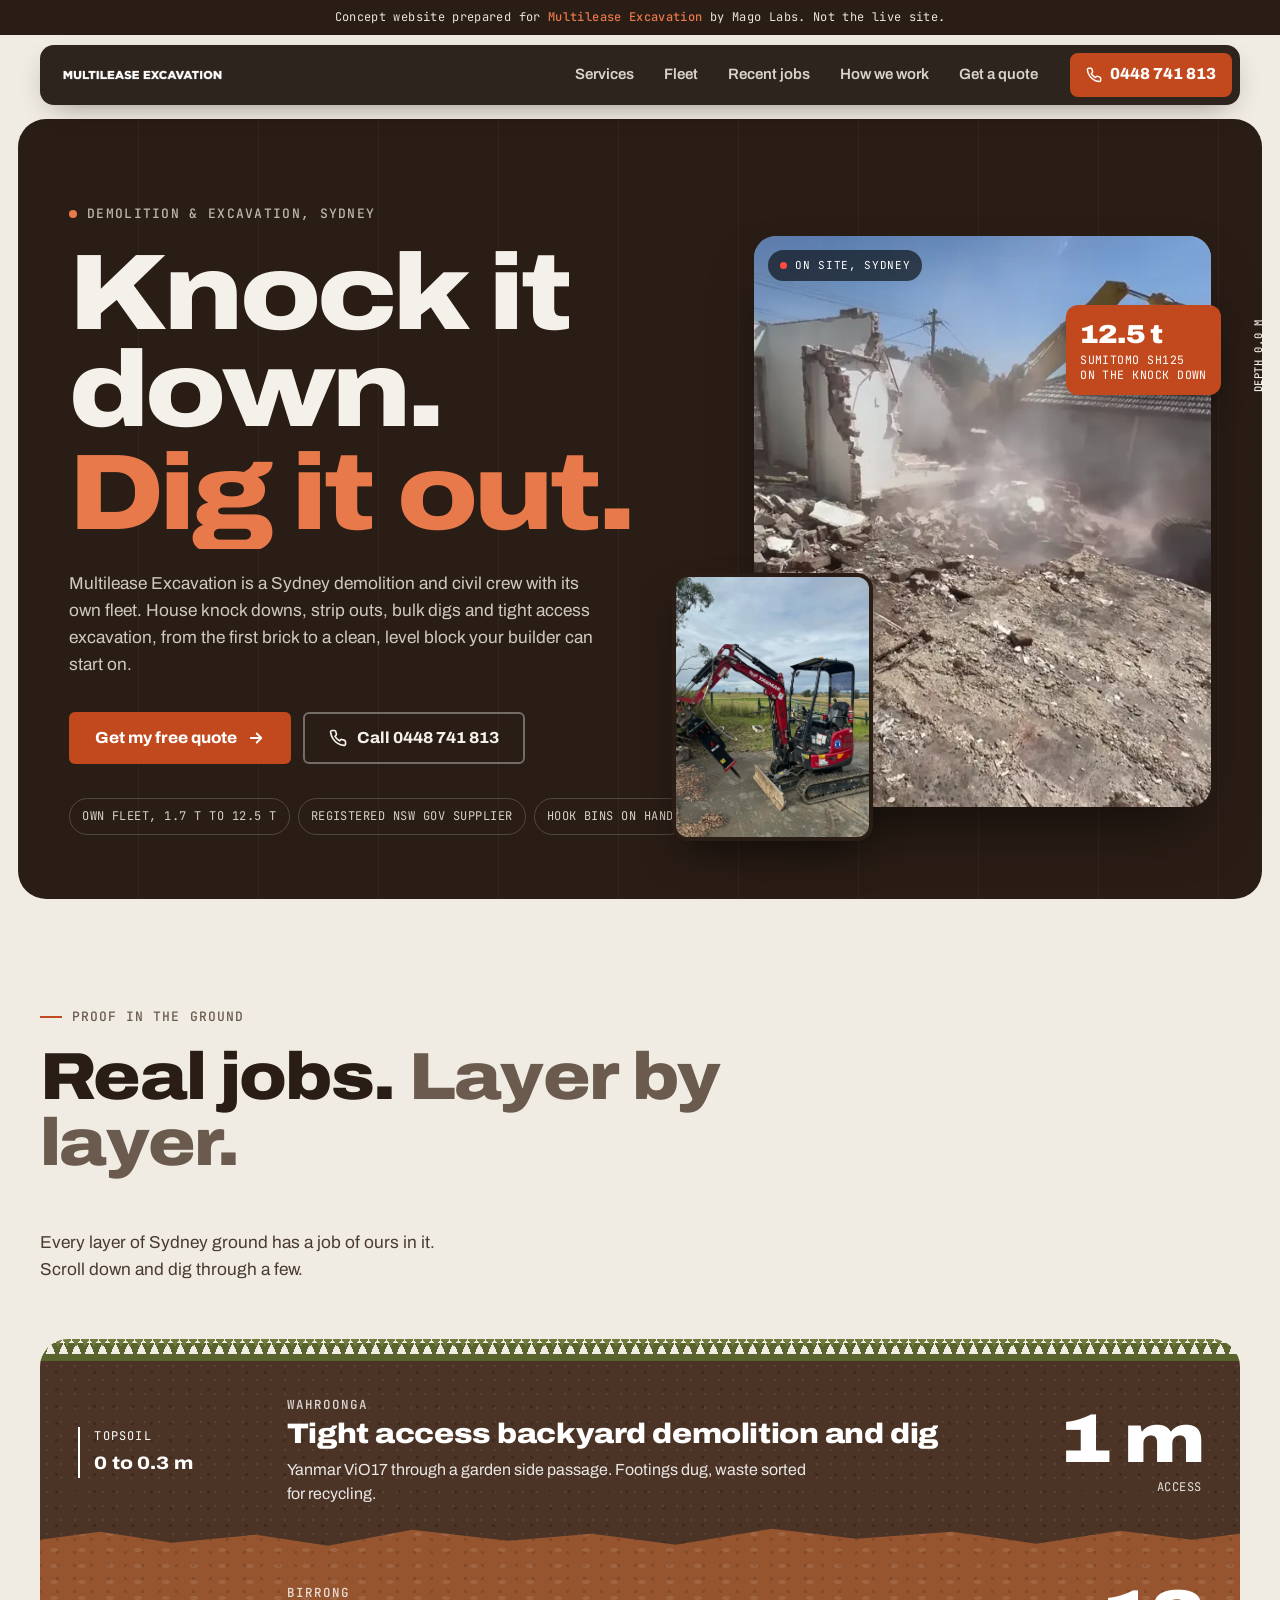
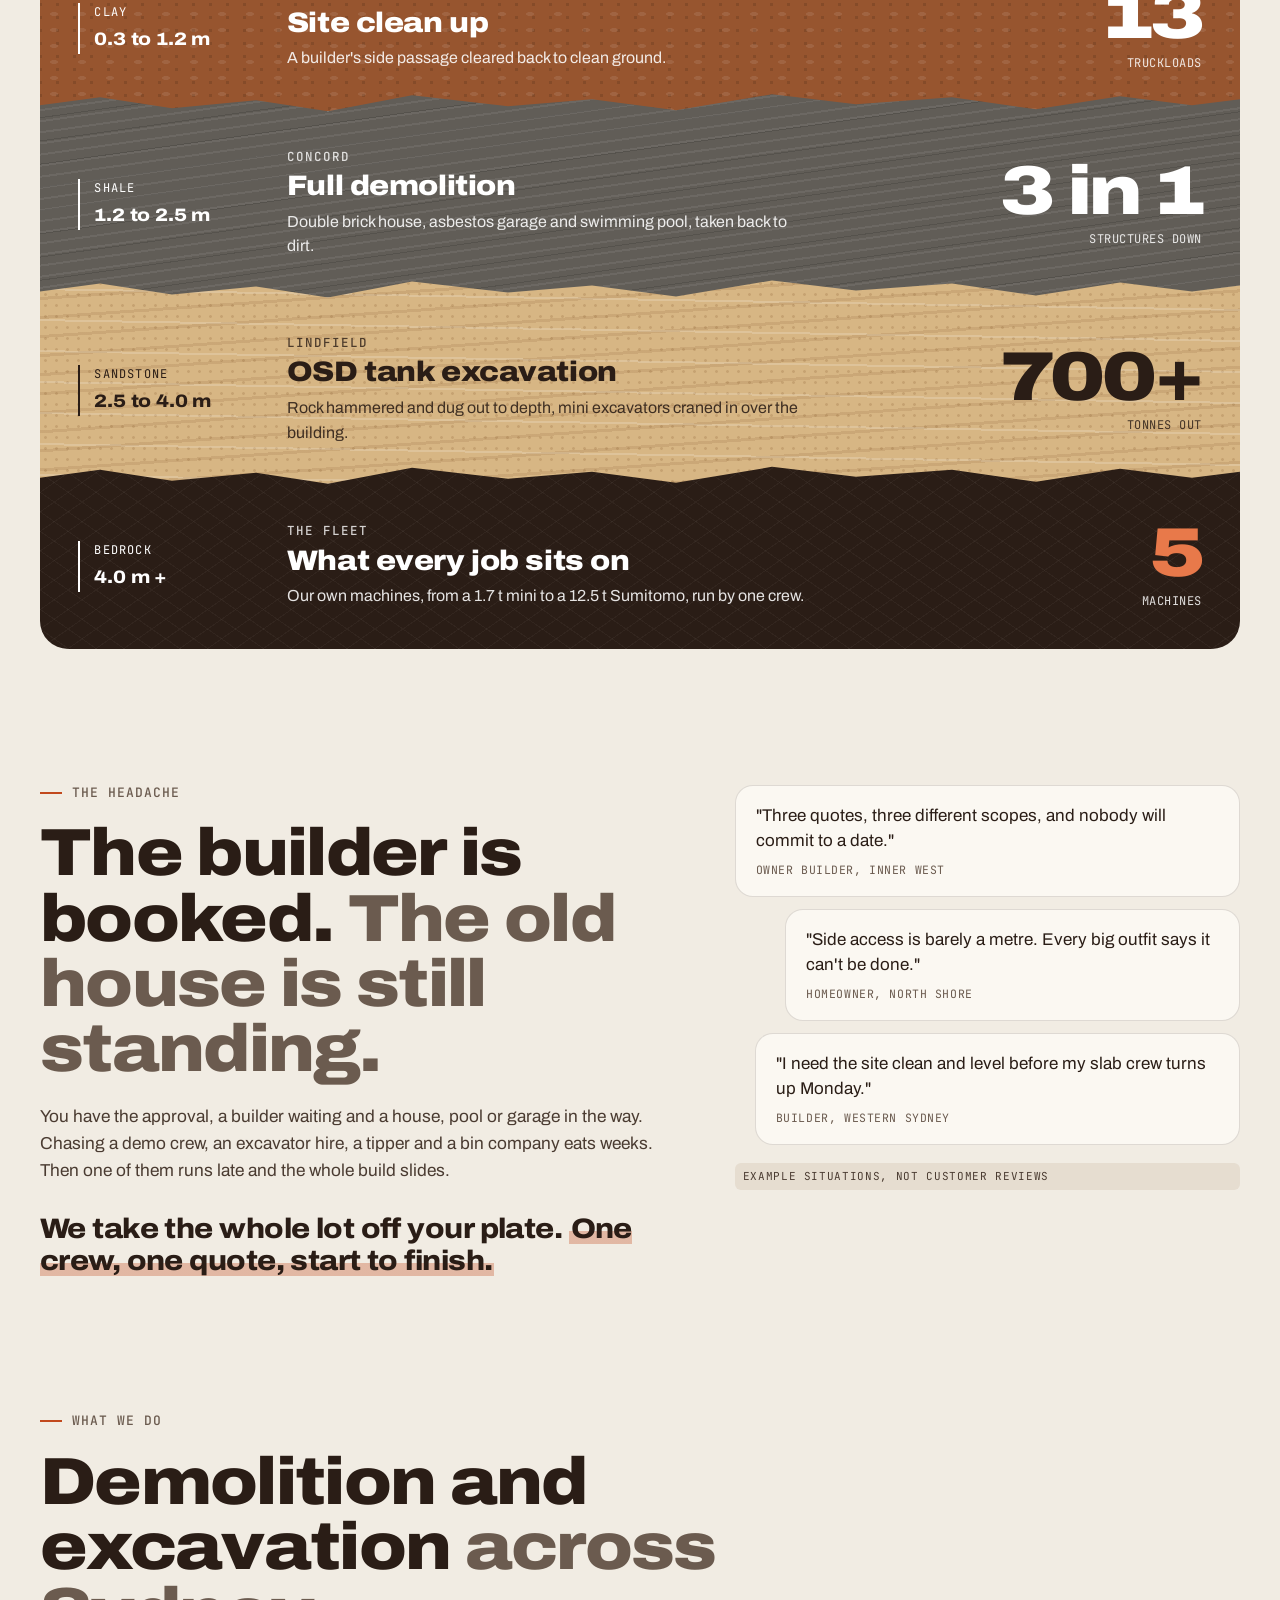
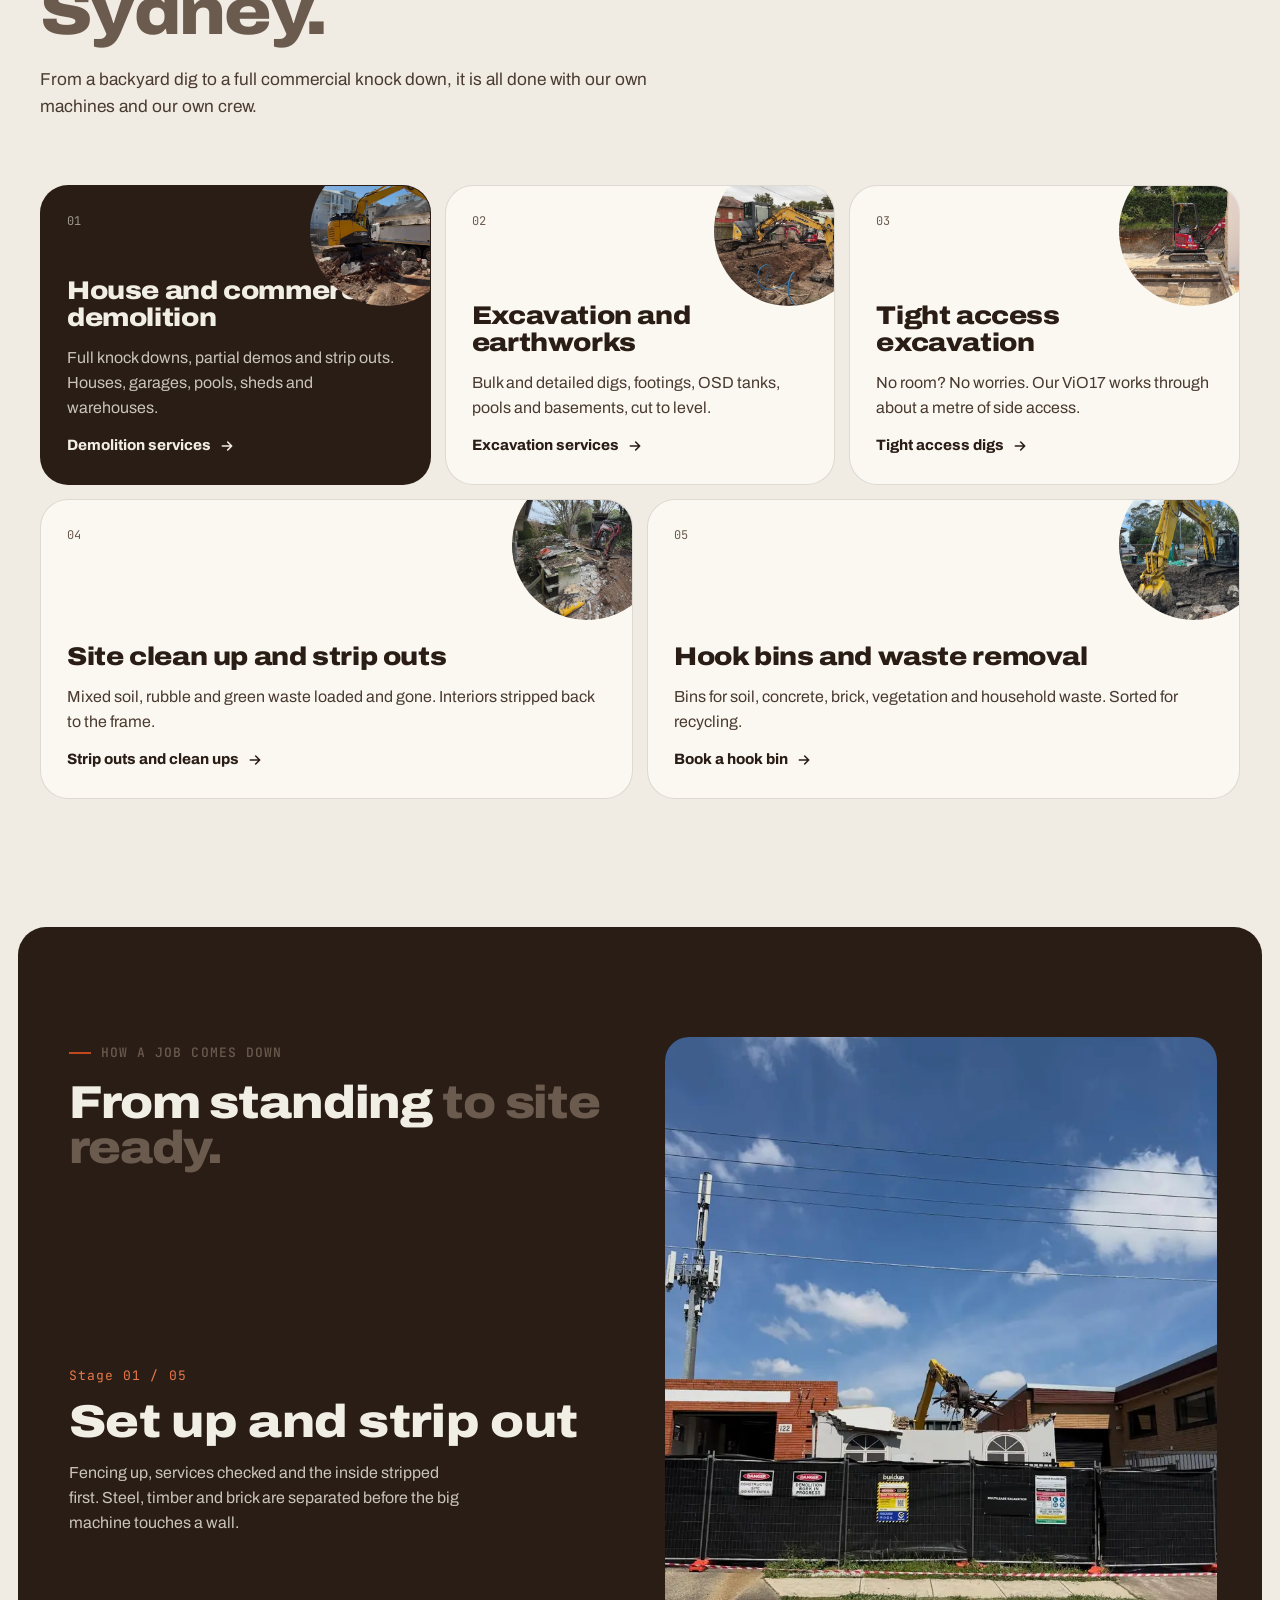
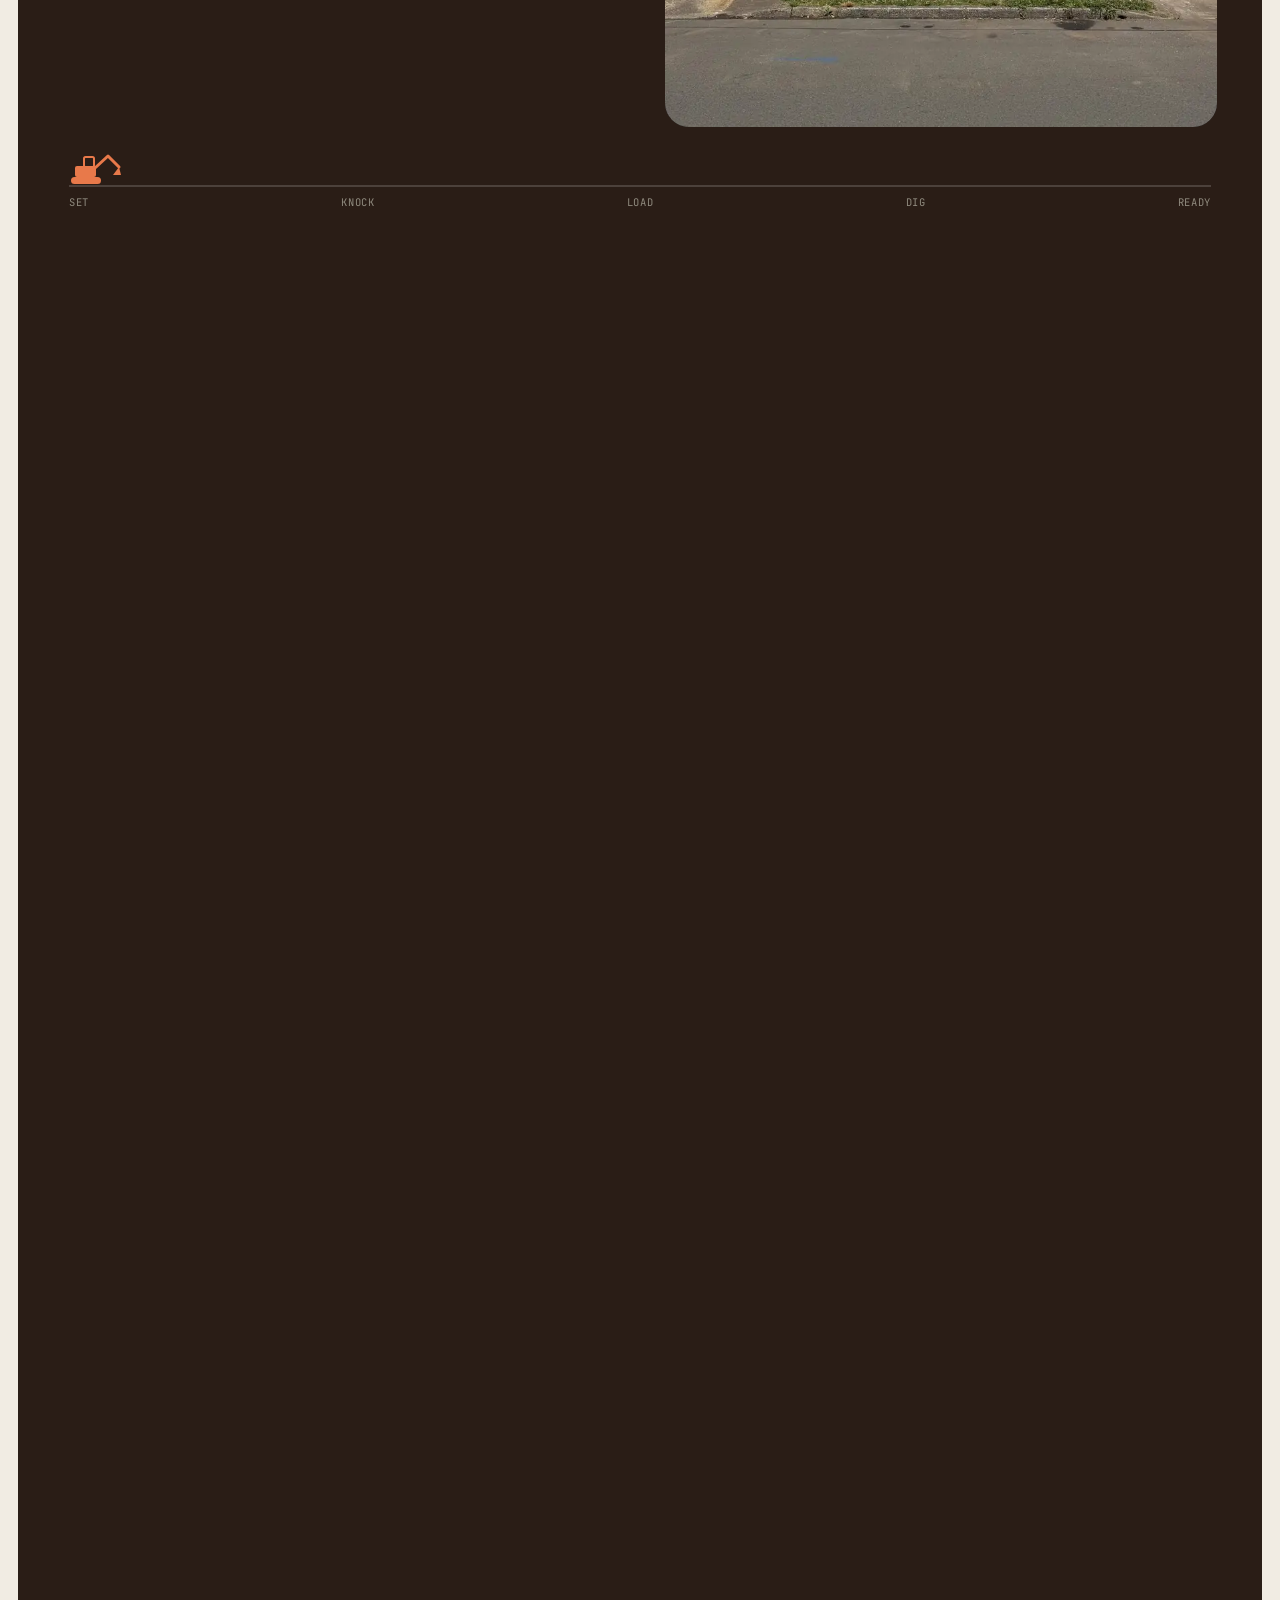
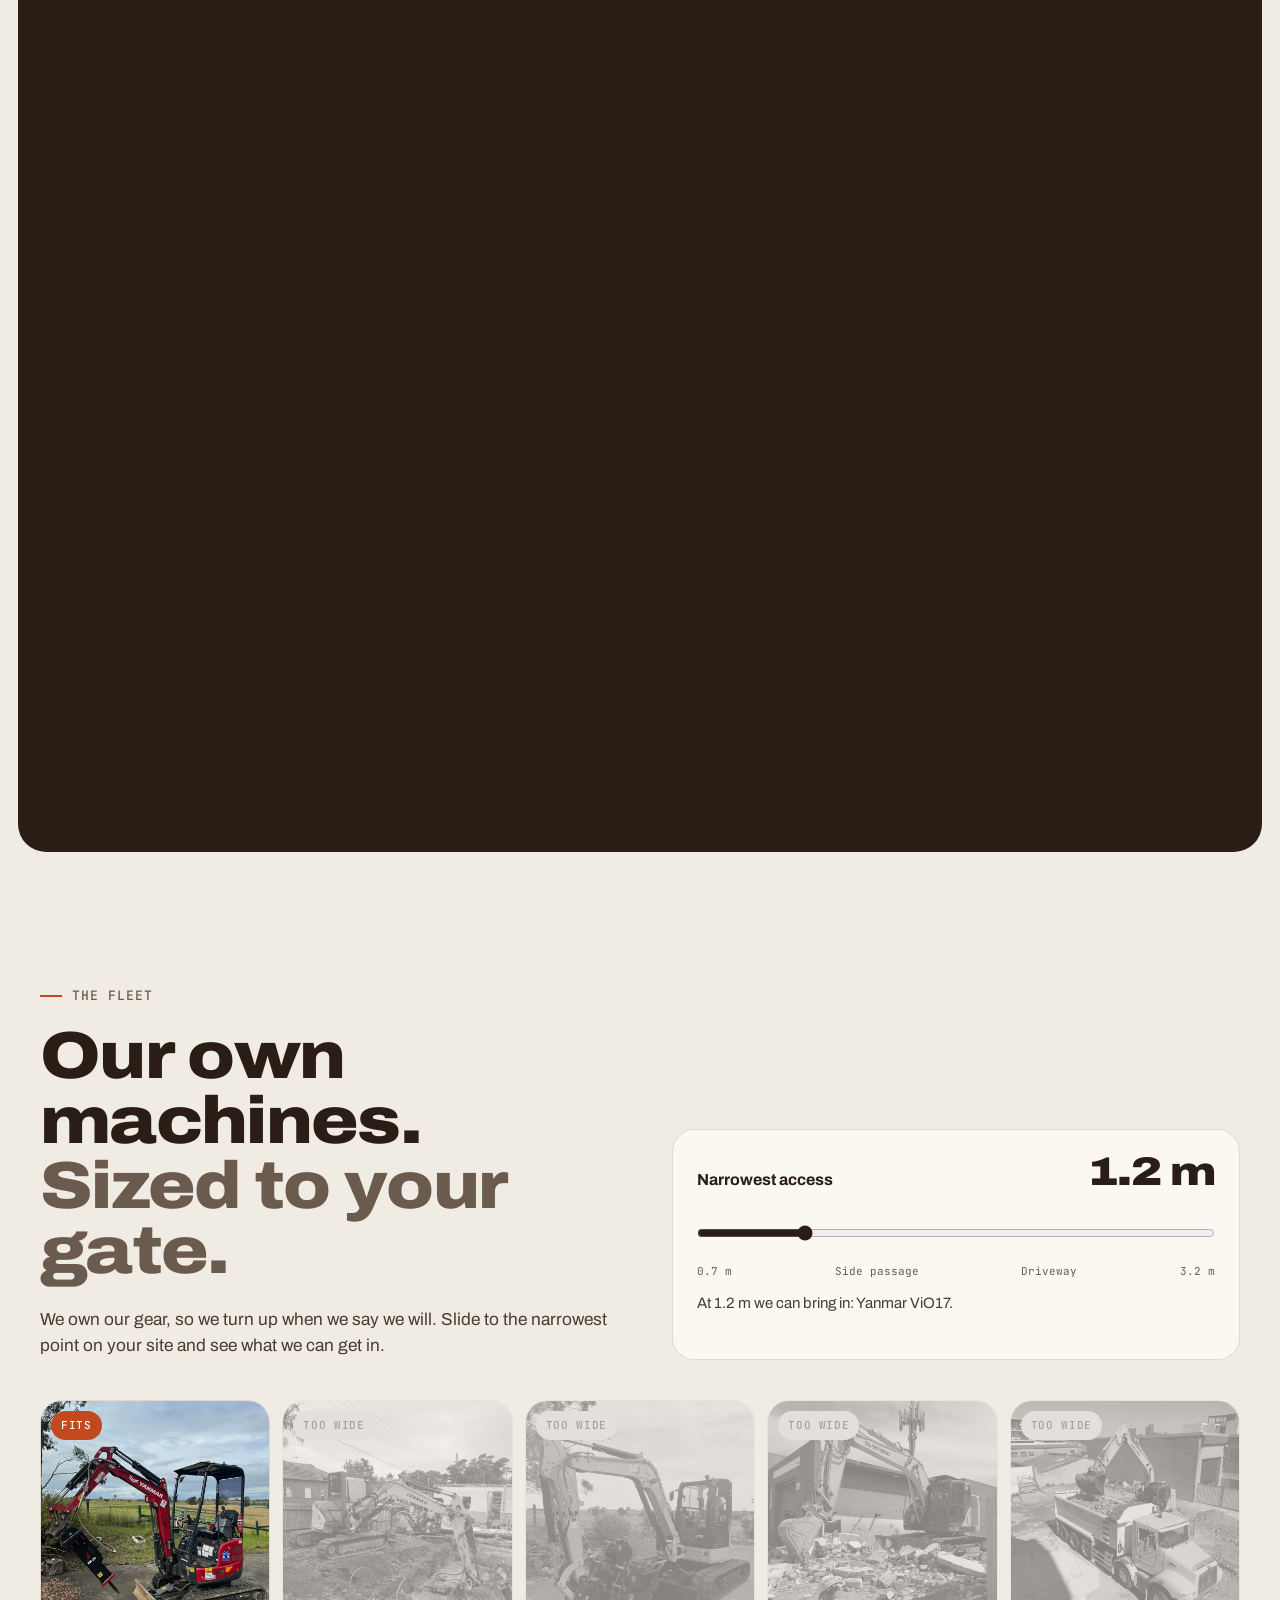
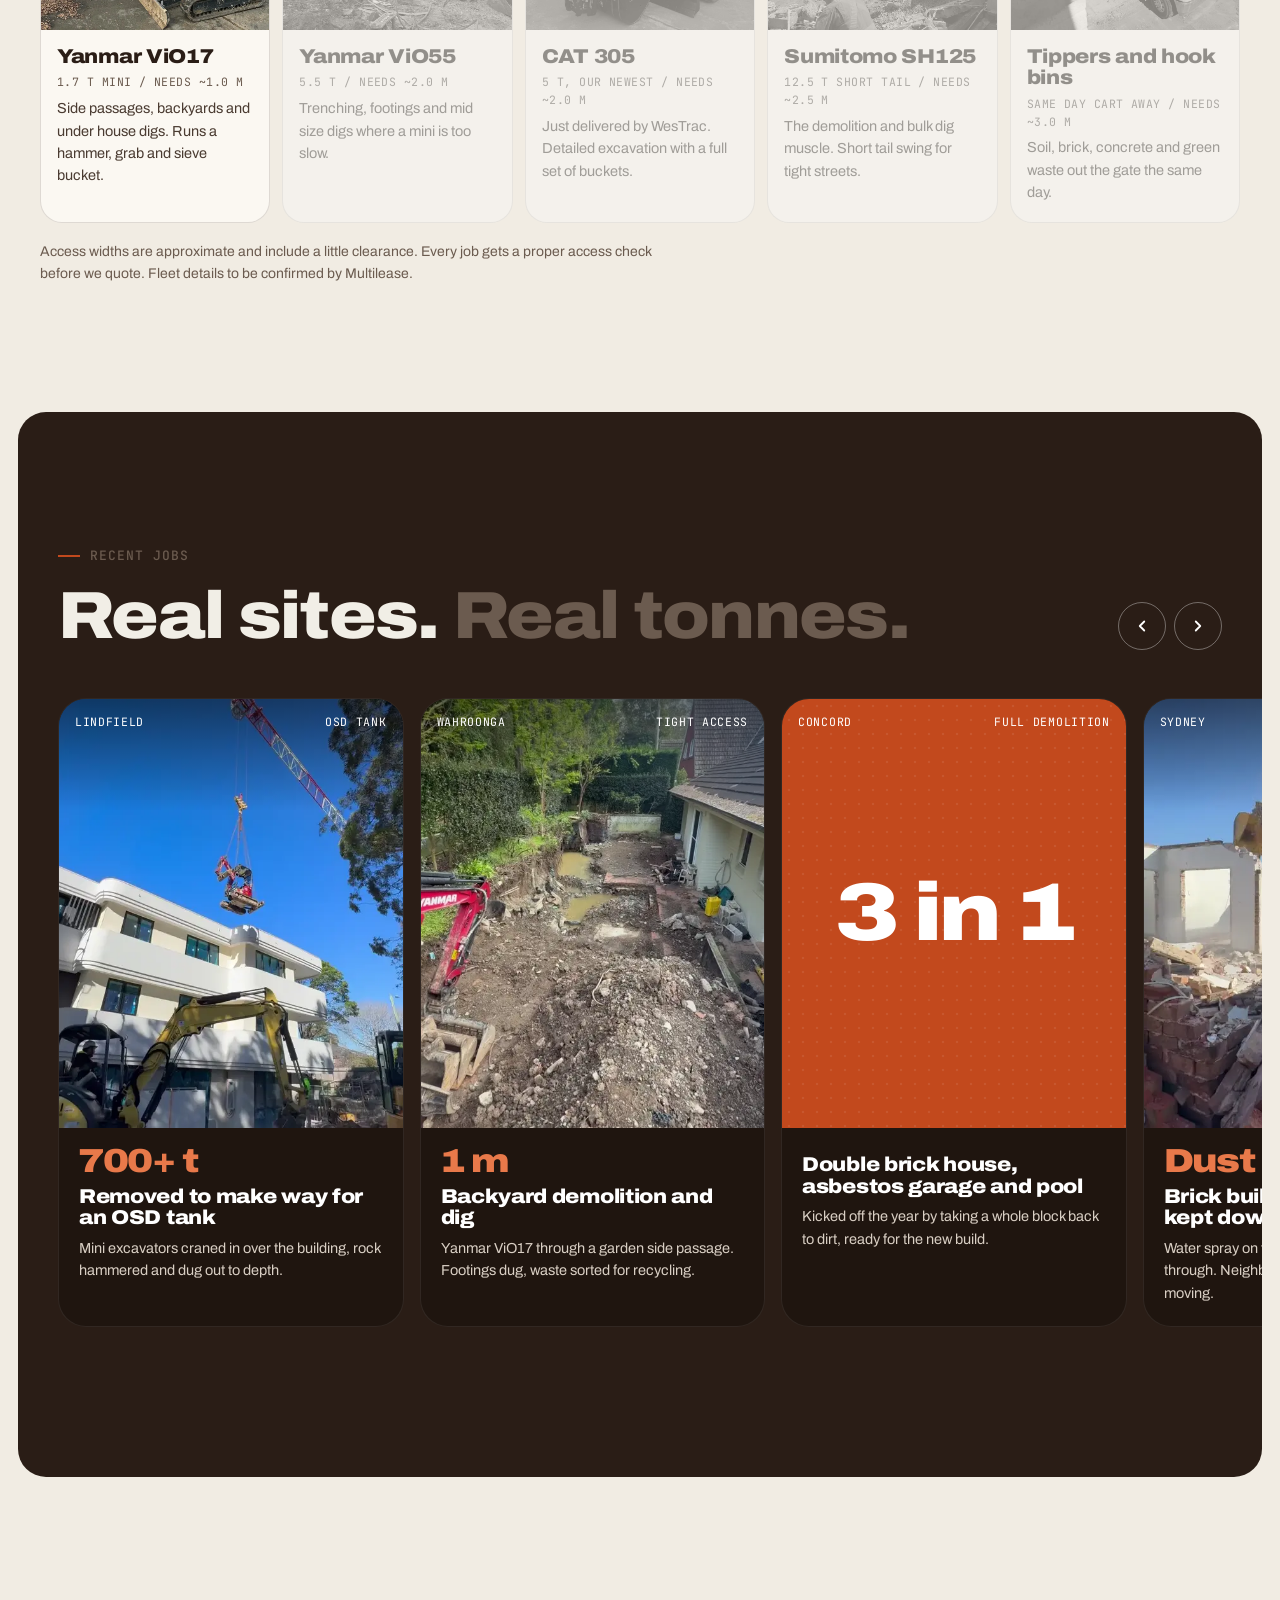
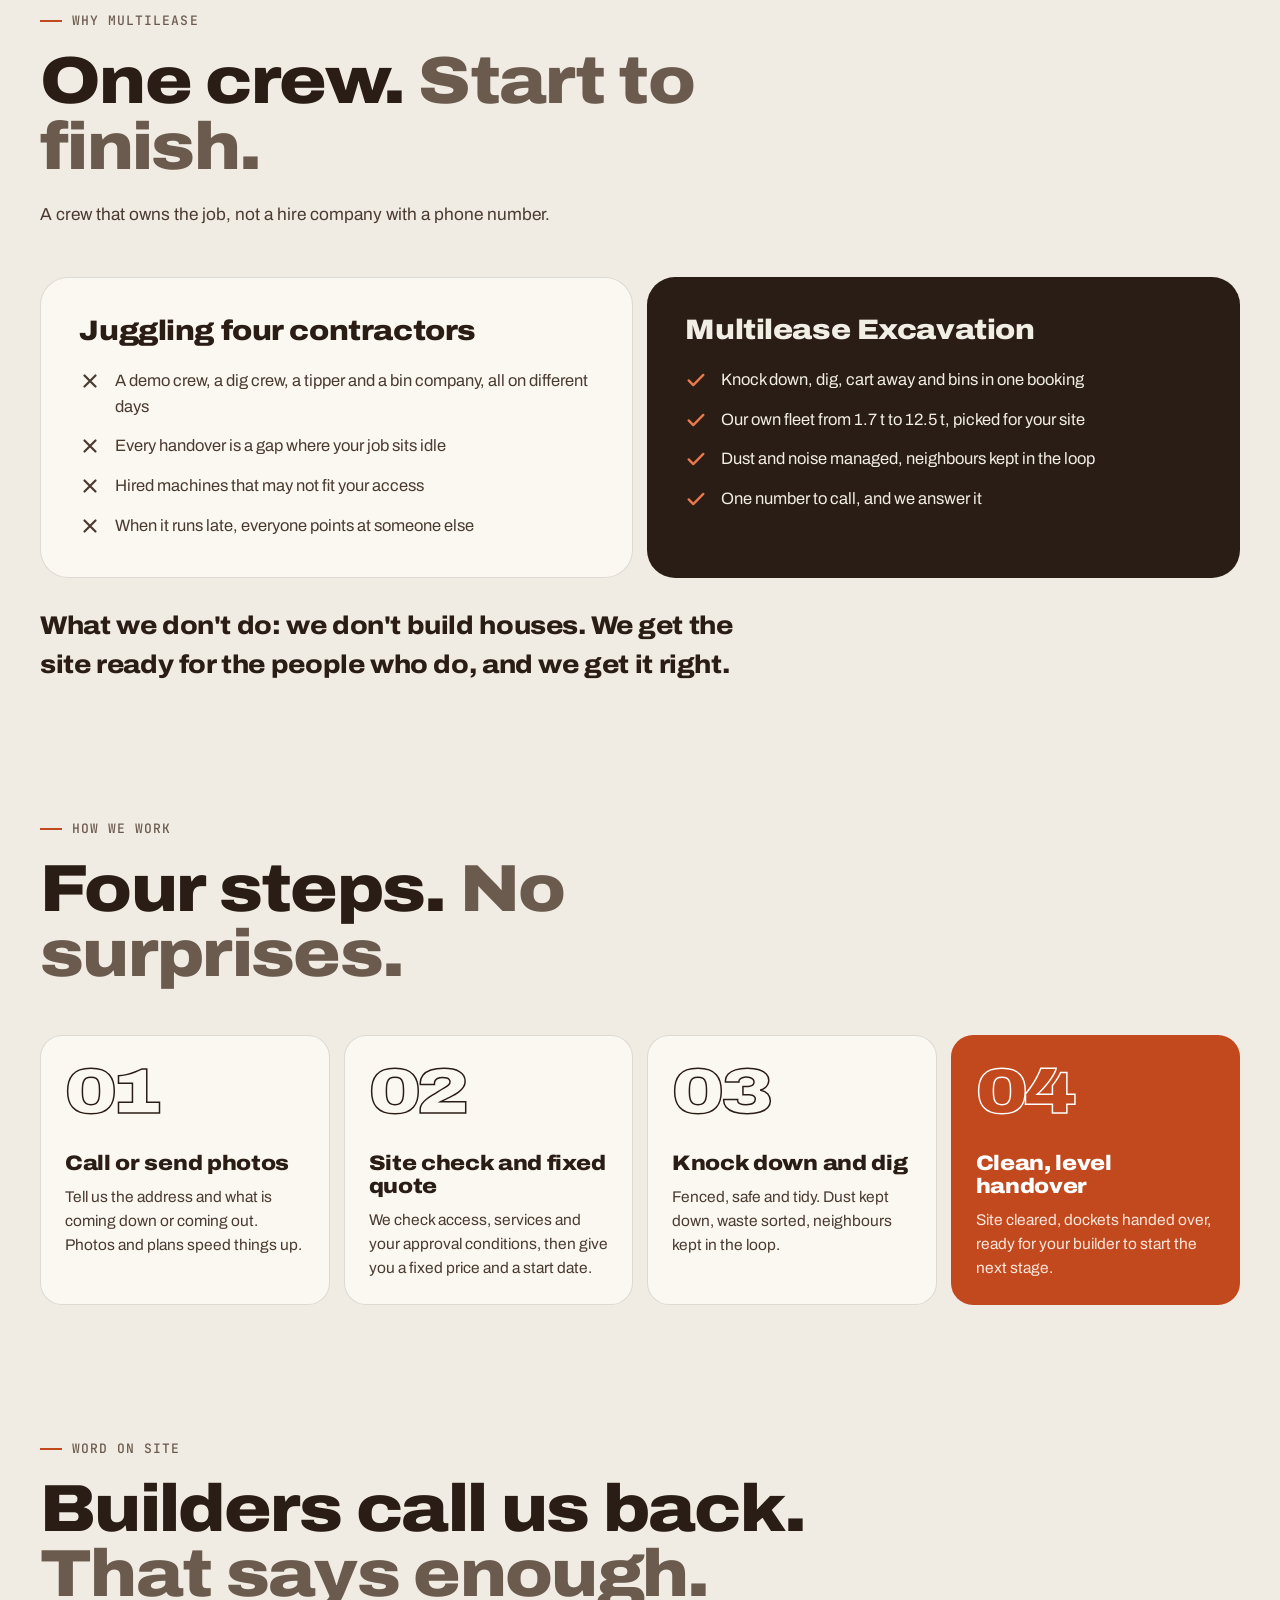
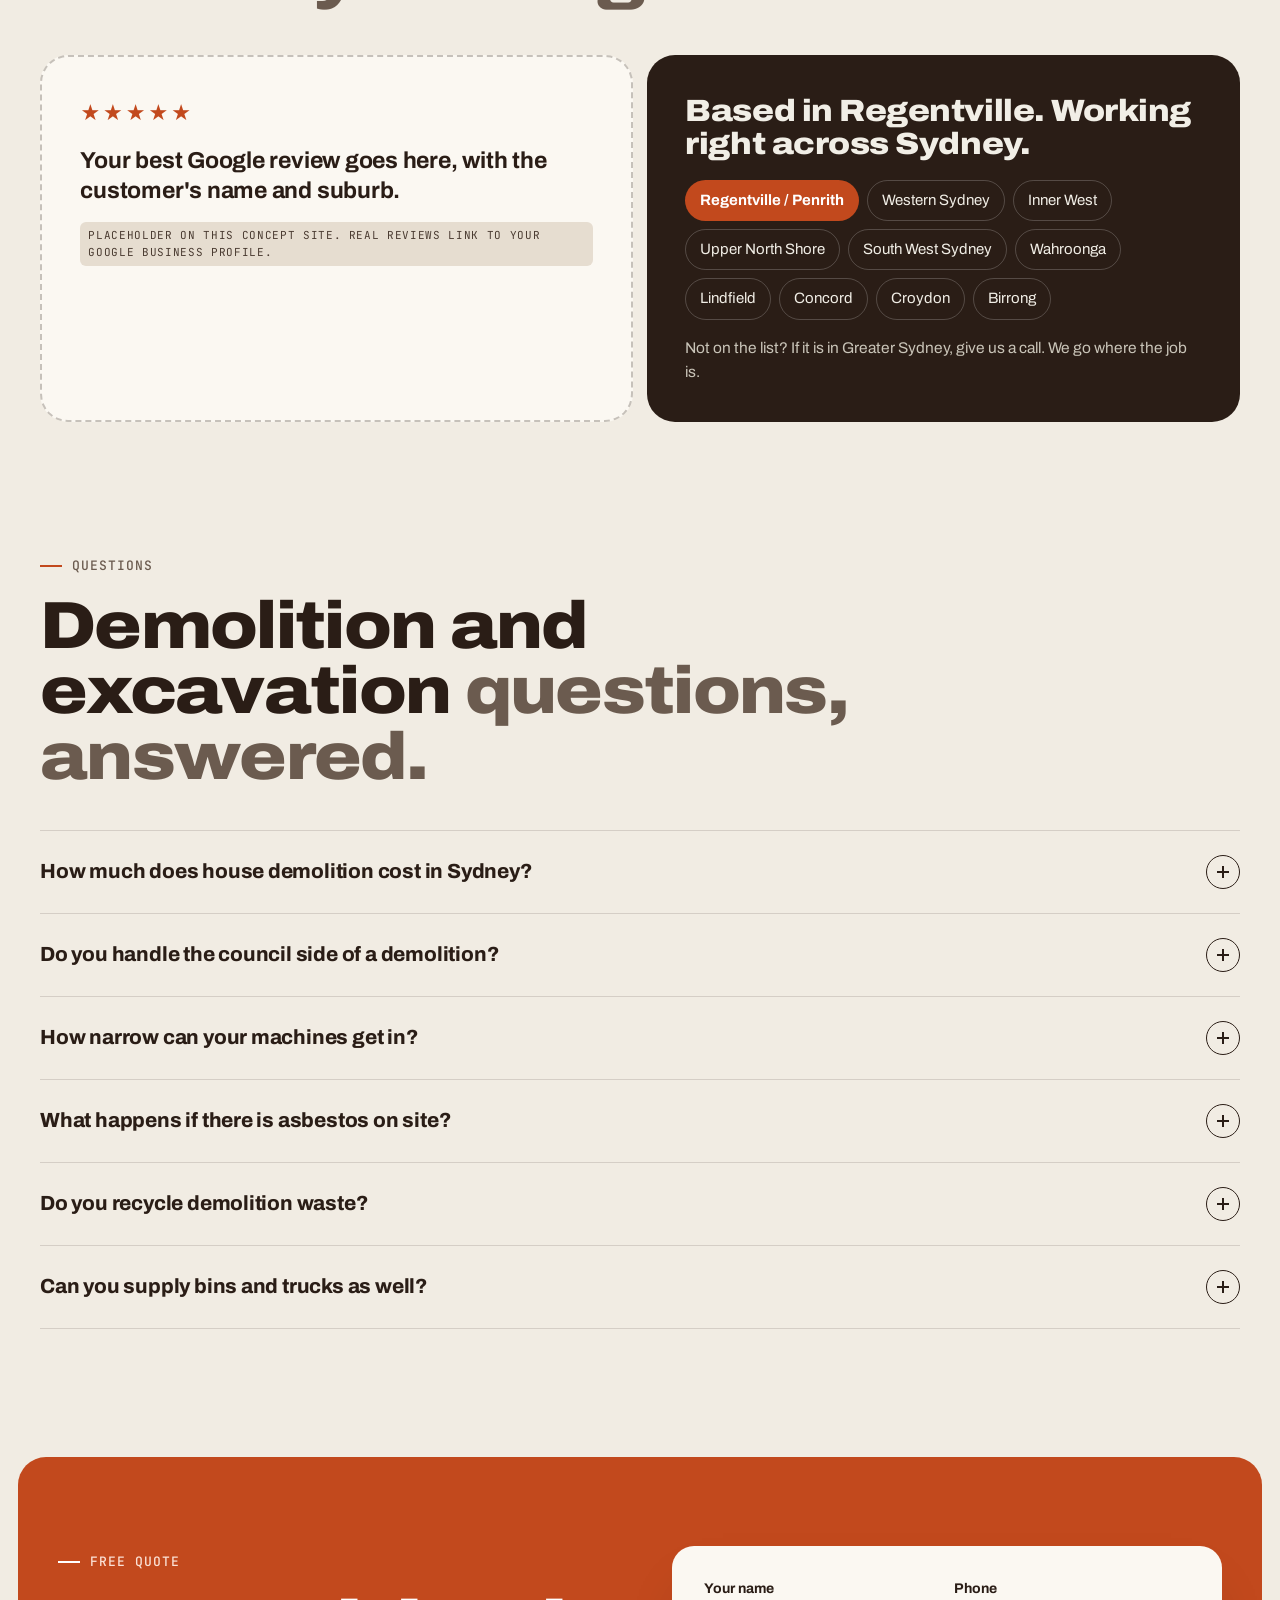
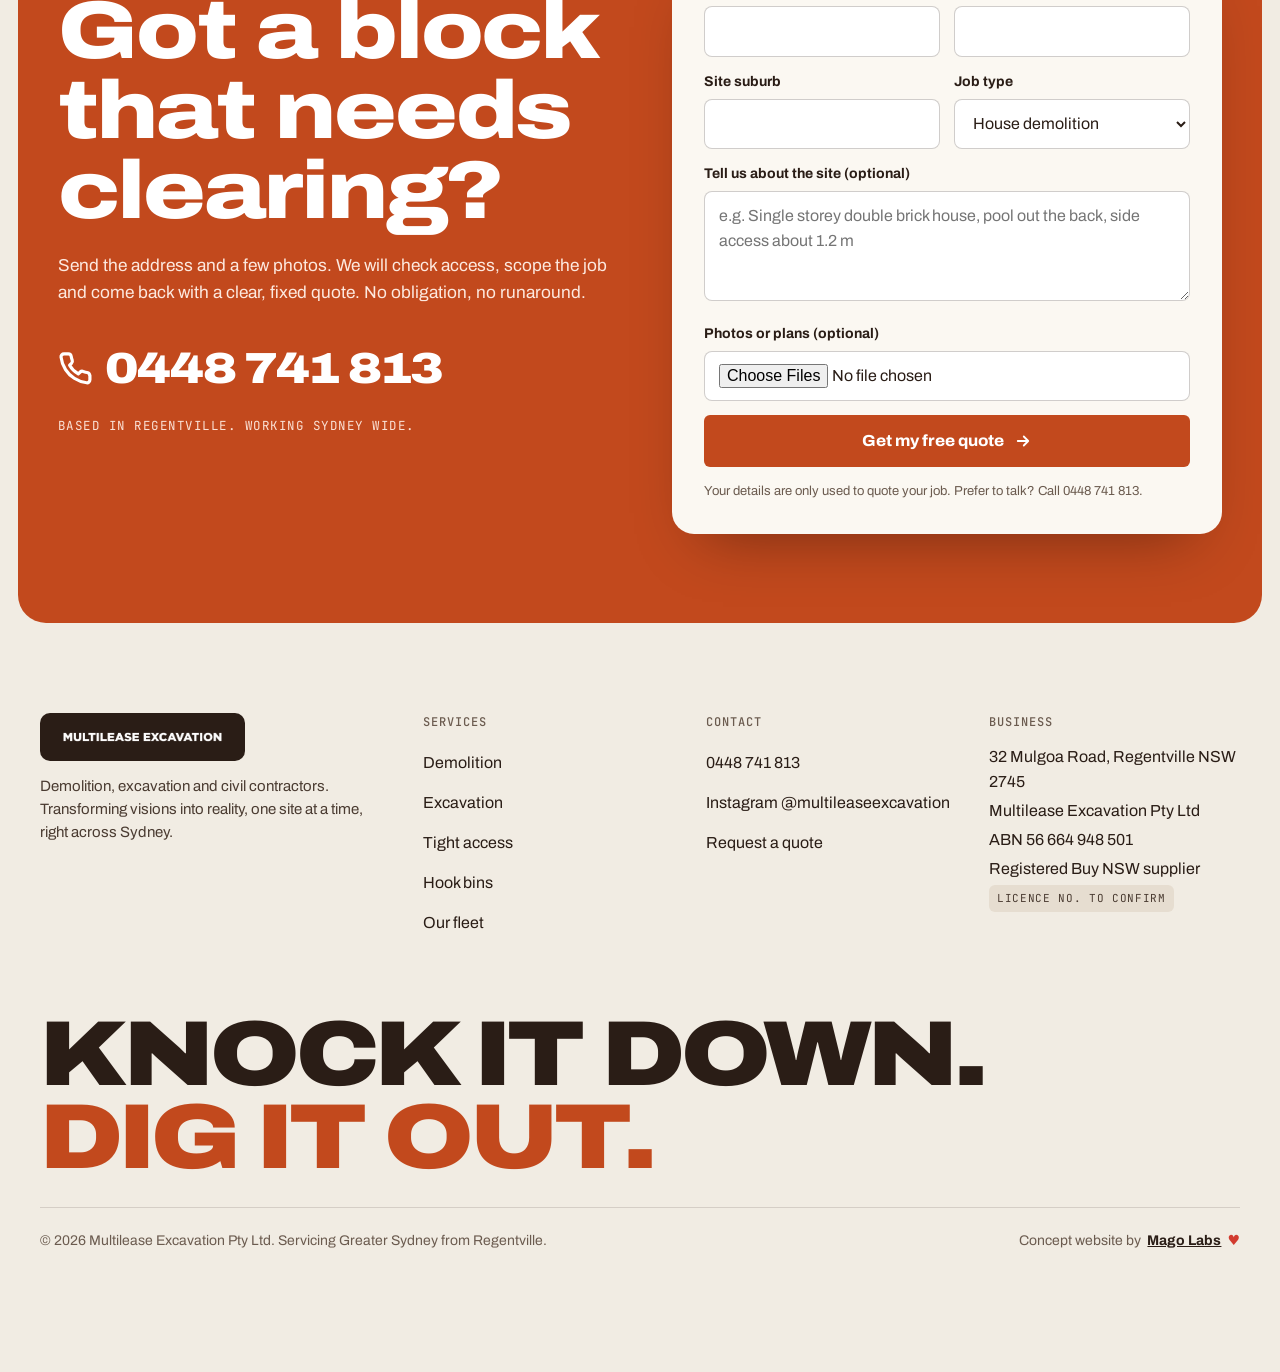
==== commit 7a9985ee: "Add social sharing image and tags, fix footer slogan - 1200x630 og-image.jpg with Open Graph and Twi" ====
--- a/index.html
+++ b/index.html
@@ -7,18 +7,28 @@
 <meta name="description" content="Sydney demolition and excavation crew with its own fleet. House knock downs, strip outs, bulk and tight access digs, site clean up and hook bins. Call 0448 741 813.">
 <meta name="robots" content="noindex, nofollow">
 <meta name="theme-color" content="#2a1d16">
+<link rel="canonical" href="https://multileaseexcavation.vercel.app/">
 <meta property="og:type" content="website">
+<meta property="og:site_name" content="Multilease Excavation">
+<meta property="og:url" content="https://multileaseexcavation.vercel.app/">
 <meta property="og:title" content="Demolition & Excavation Sydney | Multilease Excavation">
 <meta property="og:description" content="Sydney demolition and excavation crew with its own fleet. House knock downs, strip outs, bulk and tight access digs, site clean up and hook bins. Call 0448 741 813.">
-<meta property="og:image" content="media/sh125-loading.webp">
+<meta property="og:image" content="https://multileaseexcavation.vercel.app/og-image.jpg">
+<meta property="og:image:width" content="1200">
+<meta property="og:image:height" content="630">
+<meta property="og:image:alt" content="Multilease Excavation: Knock it down. Dig it out. Demolition and excavation in Sydney. Call 0448 741 813.">
 <meta property="og:locale" content="en_AU">
+<meta name="twitter:card" content="summary_large_image">
+<meta name="twitter:title" content="Demolition & Excavation Sydney | Multilease Excavation">
+<meta name="twitter:description" content="Sydney demolition and excavation crew with its own fleet. House knock downs, strip outs, bulk and tight access digs, site clean up and hook bins. Call 0448 741 813.">
+<meta name="twitter:image" content="https://multileaseexcavation.vercel.app/og-image.jpg">
 <link rel="icon" href="media/apple-touch-icon.png">
 <link rel="apple-touch-icon" href="media/apple-touch-icon.png">
 <link rel="preconnect" href="https://fonts.googleapis.com">
 <link rel="preconnect" href="https://fonts.gstatic.com" crossorigin>
 <link href="https://fonts.googleapis.com/css2?family=Archivo:wdth,wght@62..125,400..900&family=JetBrains+Mono:wght@500&display=swap" rel="stylesheet">
 <script>document.documentElement.classList.add('js')</script>
-<script type="application/ld+json">{"@context": "https://schema.org", "@type": "GeneralContractor", "name": "Multilease Excavation Pty Ltd", "alternateName": "Multilease Excavation", "description": "Sydney demolition and excavation contractor with its own fleet: house and commercial demolition, strip outs, bulk and tight access excavation, site clean up and hook bins.", "telephone": "+61 448 741 813", "image": "media/sh125-loading.webp", "logo": "media/logo-square.png", "address": {"@type": "PostalAddress", "streetAddress": "32 Mulgoa Road", "addressLocality": "Regentville", "addressRegion": "NSW", "postalCode": "2745", "addressCountry": "AU"}, "areaServed": [{"@type": "City", "name": "Sydney"}, "Penrith", "Western Sydney", "Inner West", "North Shore", "South West Sydney"], "identifier": {"@type": "PropertyValue", "propertyID": "ABN", "value": "56 664 948 501"}, "sameAs": ["https://www.instagram.com/multileaseexcavation/"], "knowsAbout": ["Demolition", "Excavation", "Tight access excavation", "Strip outs", "Site clean up", "Hook bins", "OSD tank excavation"]}</script>
+<script type="application/ld+json">{"@context": "https://schema.org", "@type": "GeneralContractor", "name": "Multilease Excavation Pty Ltd", "alternateName": "Multilease Excavation", "description": "Sydney demolition and excavation contractor with its own fleet: house and commercial demolition, strip outs, bulk and tight access excavation, site clean up and hook bins.", "telephone": "+61 448 741 813", "image": "https://multileaseexcavation.vercel.app/og-image.jpg", "url": "https://multileaseexcavation.vercel.app/", "logo": "https://multileaseexcavation.vercel.app/media/logo-square.png", "address": {"@type": "PostalAddress", "streetAddress": "32 Mulgoa Road", "addressLocality": "Regentville", "addressRegion": "NSW", "postalCode": "2745", "addressCountry": "AU"}, "areaServed": [{"@type": "City", "name": "Sydney"}, "Penrith", "Western Sydney", "Inner West", "North Shore", "South West Sydney"], "identifier": {"@type": "PropertyValue", "propertyID": "ABN", "value": "56 664 948 501"}, "sameAs": ["https://www.instagram.com/multileaseexcavation/"], "knowsAbout": ["Demolition", "Excavation", "Tight access excavation", "Strip outs", "Site clean up", "Hook bins", "OSD tank excavation"]}</script>
 <script type="application/ld+json">{"@context": "https://schema.org", "@type": "FAQPage", "mainEntity": [{"@type": "Question", "name": "How much does house demolition cost in Sydney?", "acceptedAnswer": {"@type": "Answer", "text": "It depends on the size of the house, what it is built from (double brick, fibro or weatherboard), the access, and whether there is asbestos, a pool, a garage or a slab to come out as well. The fastest way to a real number is to send us the address and a few photos. We will come back with a fixed quote, not a range."}}, {"@type": "Question", "name": "Do you handle the council side of a demolition?", "acceptedAnswer": {"@type": "Answer", "text": "Most demolitions in NSW need an approval first, either a DA or a complying development certificate. We work alongside your builder or certifier, follow the conditions on the approval and provide the paperwork they need from us, including waste dockets."}}, {"@type": "Question", "name": "How narrow can your machines get in?", "acceptedAnswer": {"@type": "Answer", "text": "Our Yanmar ViO17 mini excavator works through access of about one metre, so side passages and backyards are no problem. If your access is tighter than that, ask us about a micro excavator from around 0.7 m. Send a photo of the narrowest point and we will tell you straight."}}, {"@type": "Question", "name": "What happens if there is asbestos on site?", "acceptedAnswer": {"@type": "Answer", "text": "Asbestos is removed by a licensed removalist under NSW rules before the main knock down, with clearance paperwork for your certifier. We have done jobs with asbestos garages and sheds, and we plan the sequence so the site keeps moving."}}, {"@type": "Question", "name": "Do you recycle demolition waste?", "acceptedAnswer": {"@type": "Answer", "text": "Yes. Brick, concrete, steel, timber and green waste are separated on site wherever we can, so more of your old house goes to recycling and less goes to landfill. Every load is docketed."}}, {"@type": "Question", "name": "Can you supply bins and trucks as well?", "acceptedAnswer": {"@type": "Answer", "text": "Yes. We run hook bins for soil, concrete, brick, vegetation and household waste, and tippers for bigger cart away. One crew, one booking, one invoice."}}]}</script>
 <style>:root{
   --bg:#f1ece3; --card:#fbf8f2; --ink:#2a1d16; --ink-2:#4a3b31; --muted:#6b5b4f;
@@ -343,7 +353,8 @@
 .foot-logo{background:var(--ink);display:inline-flex;border-radius:10px;padding:14px 18px}
 .foot-logo img{height:20px;width:auto}
 .foot-grid p{color:var(--ink-2);font-size:15px;margin-top:14px;max-width:36ch}
-.giant{font-weight:900;font-stretch:125%;letter-spacing:-.05em;line-height:.85;font-size:clamp(64px,13vw,220px);color:transparent;-webkit-text-stroke:1.5px rgba(42,29,22,.22);white-space:nowrap;margin-top:64px;will-change:transform}
+.giant{font-weight:900;font-stretch:120%;letter-spacing:-.045em;line-height:.9;font-size:clamp(30px,7.2vw,116px);color:var(--ink);margin-top:72px;white-space:nowrap}
+.giant span{color:var(--accent)}
 .legal{display:flex;flex-wrap:wrap;justify-content:space-between;gap:12px;margin-top:28px;padding-top:22px;border-top:1px solid var(--line);font-size:14px;color:var(--muted)}
 .legal a{color:var(--ink);font-weight:700}
 .credit{display:inline-flex;align-items:center;gap:6px}
@@ -644,7 +655,7 @@
         <li>Registered Buy NSW supplier</li>
         <li><span class="ph-note">Licence no. to confirm</span></li></ul></div>
     </div>
-    <div class="giant" aria-hidden="true">KNOCK IT DOWN. DIG IT OUT.</div>
+    <div class="giant" aria-hidden="true">KNOCK IT DOWN.<br><span>DIG IT OUT.</span></div>
     <div class="legal">
       <span>&copy; 2026 Multilease Excavation Pty Ltd. Servicing Greater Sydney from Regentville.</span>
       <span class="credit">Concept website by <a href="https://magolabs.in" target="_blank" rel="noopener">Mago Labs</a> <span class="beat" aria-hidden="true">&#9829;</span></span>
@@ -748,7 +759,7 @@
 
   /* depth gauge + footer parallax + mobile bar */
   var gauge=d.querySelector('.gauge'), lvl=gauge&&gauge.querySelector('.lvl'), val=gauge&&gauge.querySelector('.val');
-  var giant=d.querySelector('.giant'), mbar=d.querySelector('.mbar'), darks=[].slice.call(d.querySelectorAll('.hero,.band,.page-hero'));
+  var mbar=d.querySelector('.mbar'), darks=[].slice.call(d.querySelectorAll('.hero,.band,.page-hero'));
   var maxDepth=parseFloat(gauge?gauge.dataset.max:6)||6, t2=false;
   function onScroll(){
     t2=false;
@@ -757,7 +768,6 @@
       var mid=window.innerHeight/2, dark=darks.some(function(s){var r=s.getBoundingClientRect();return r.top<mid&&r.bottom>mid;});
       gauge.classList.toggle('on-dark',dark);}
     if(mbar) mbar.classList.toggle('show',y>window.innerHeight*0.6);
-    if(giant&&!reduce){var r=giant.getBoundingClientRect(); var q=Math.max(0,Math.min(1.5,(window.innerHeight-r.top)/window.innerHeight)); giant.style.transform='translateX('+(-q*8)+'%)';}
   }
   window.addEventListener('scroll',function(){if(!t2){t2=true;requestAnimationFrame(onScroll);}},{passive:true});
   onScroll();
